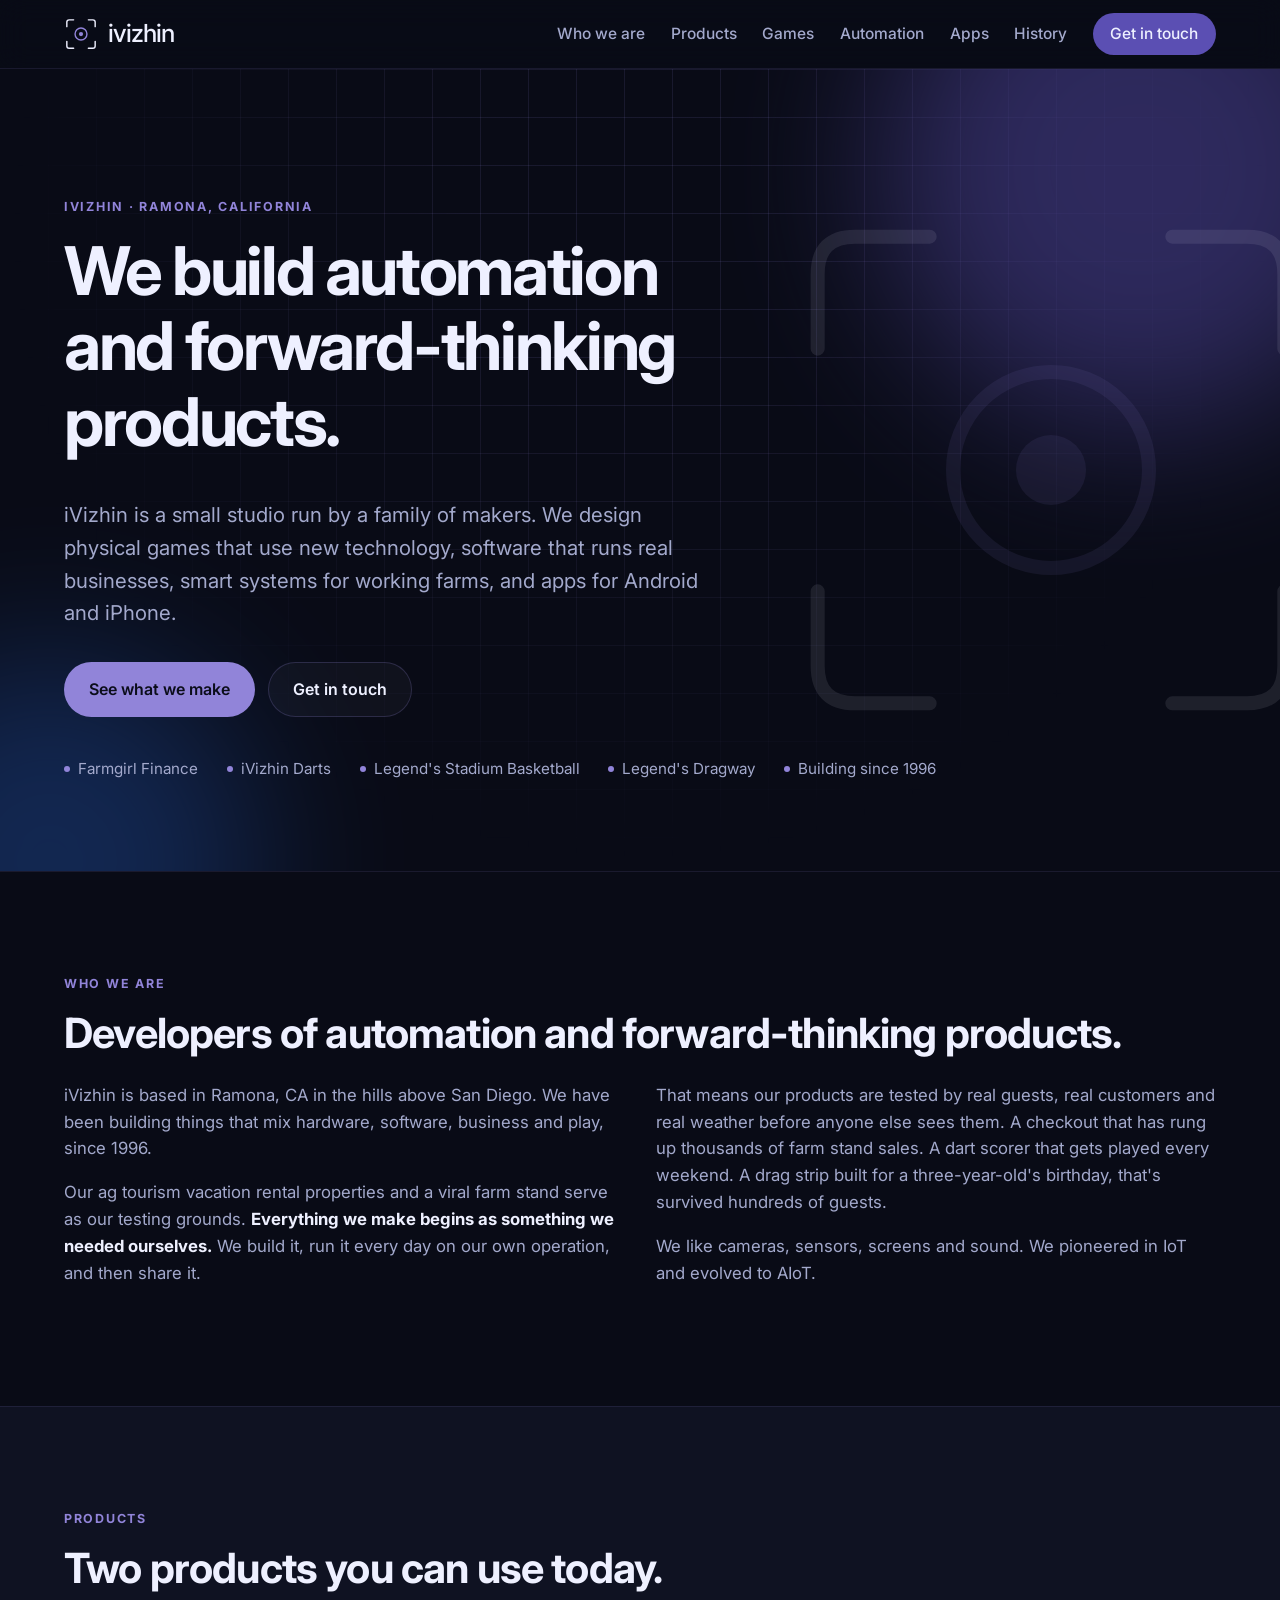
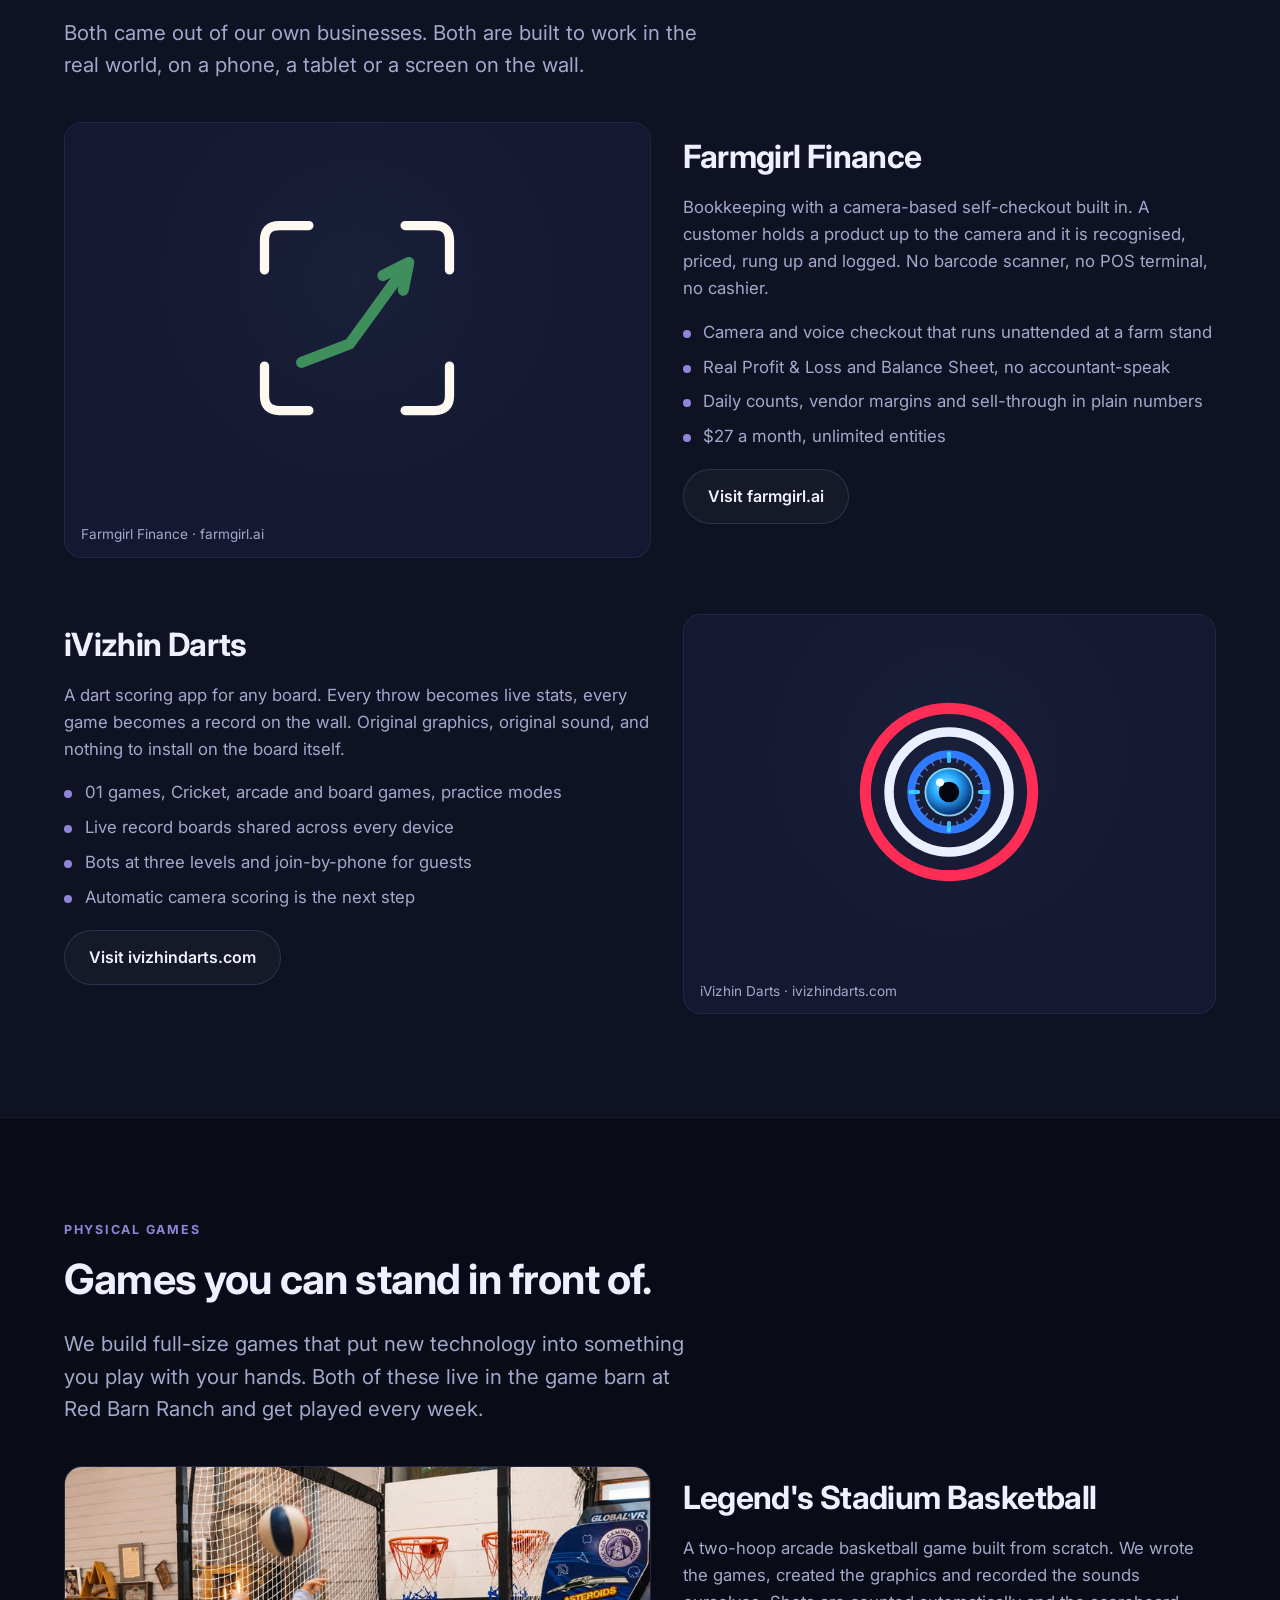
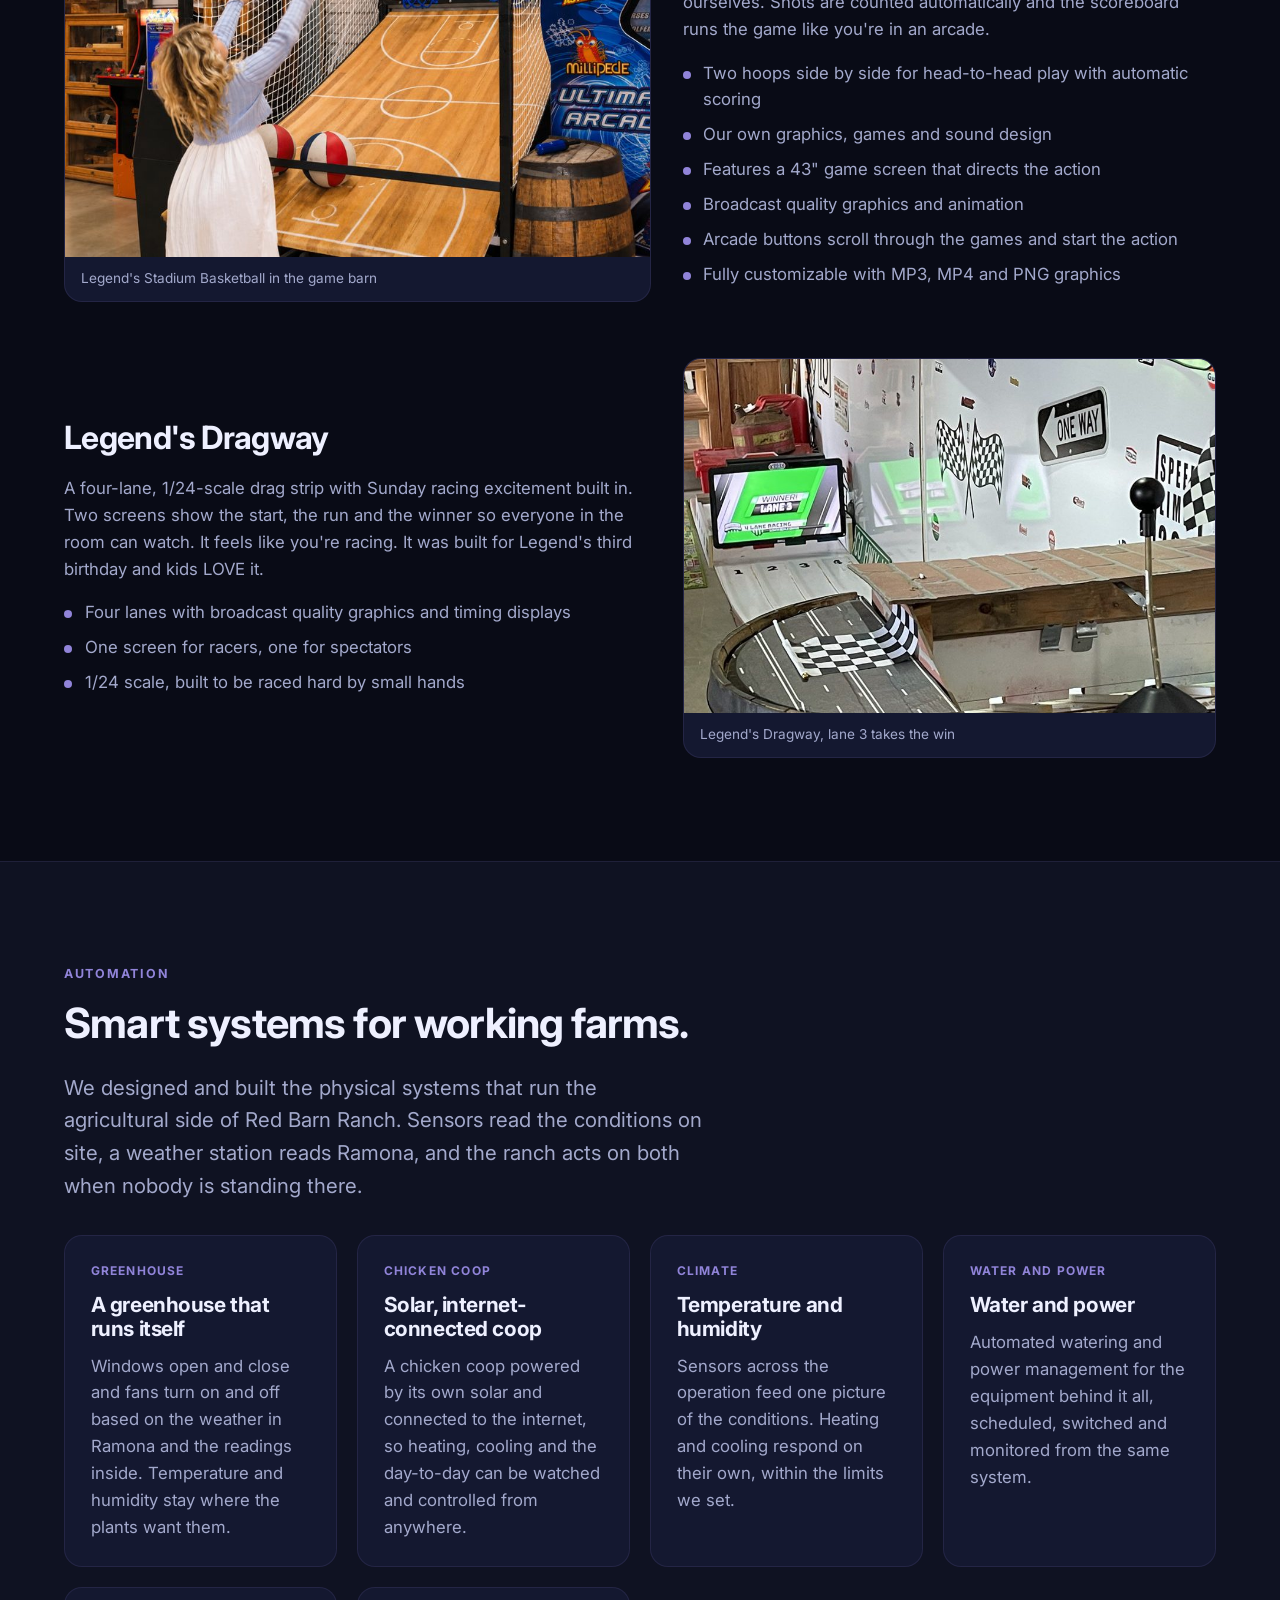
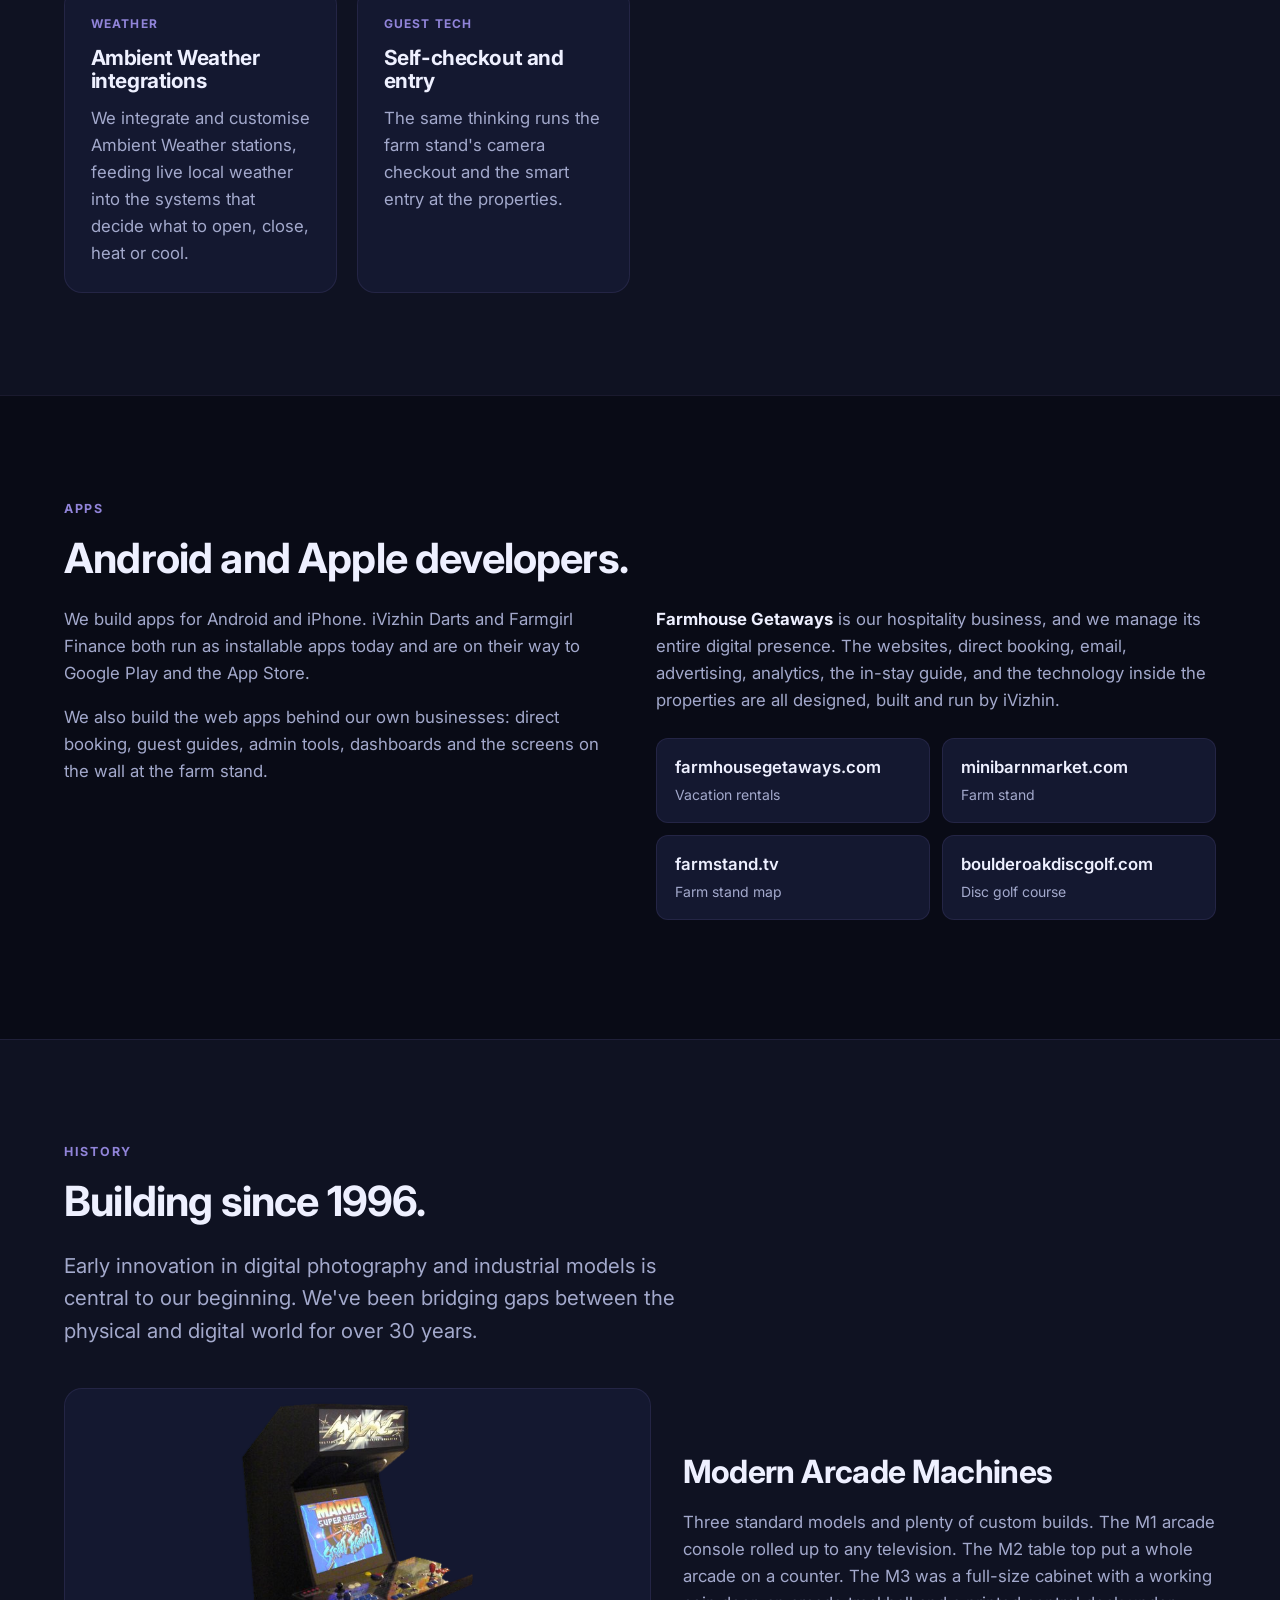
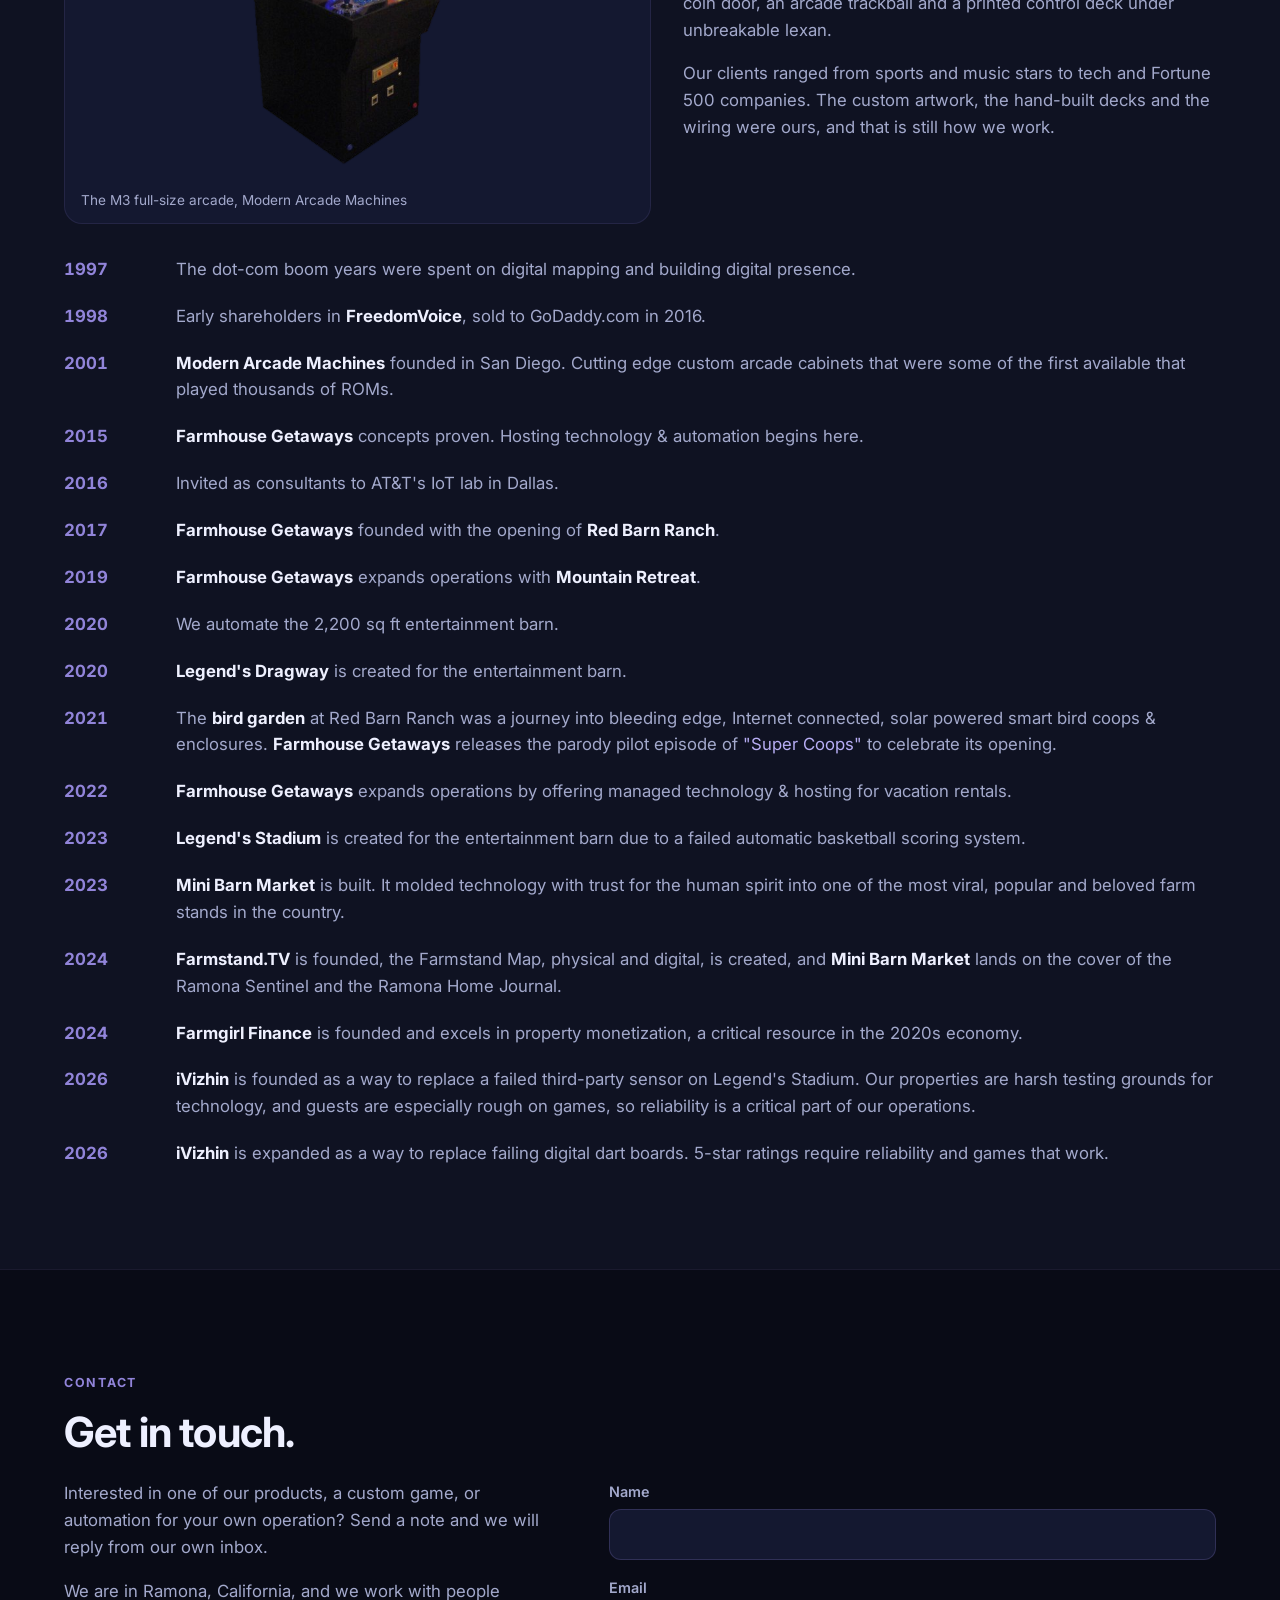
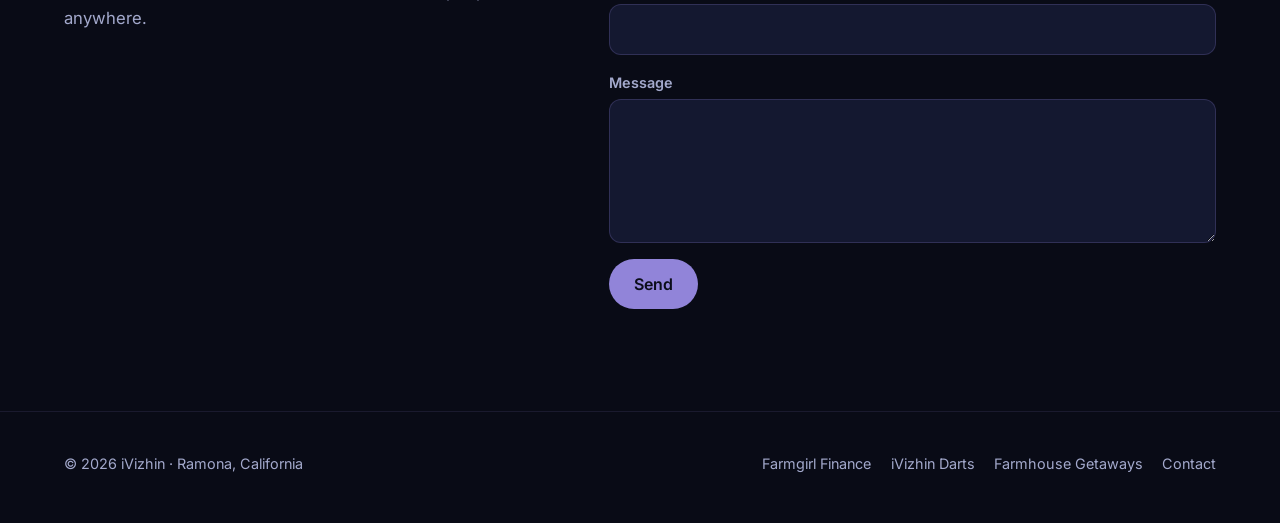
==== index.html @ c2916d27 "History 2024: Farmstand.TV founded, Farmstand Map, Mini Barn Market on two covers Co-Authored-By: Cl" ====
<!DOCTYPE html>
<html lang="en">
<head>
<meta charset="utf-8">
<meta name="viewport" content="width=device-width, initial-scale=1">
<title>iVizhin — Automation and forward-thinking products</title>
<meta name="description" content="iVizhin is a small studio in Ramona, California. We build automation, physical games that use new technology, software that runs real businesses, and apps for Android and iPhone. Makers of Farmgirl Finance and iVizhin Darts.">
<link rel="canonical" href="https://ivizhin.ai/">
<meta property="og:type" content="website">
<meta property="og:title" content="iVizhin — Automation and forward-thinking products">
<meta property="og:description" content="Physical games that use new technology, software that runs real businesses, and apps for Android and iPhone. Makers of Farmgirl Finance and iVizhin Darts.">
<meta property="og:url" content="https://ivizhin.ai/">
<meta property="og:image" content="https://ivizhin.ai/images/legends-dragway-900.jpg">
<meta name="twitter:card" content="summary_large_image">
<meta name="theme-color" content="#090b16">
<link rel="icon" href="/favicon.svg" type="image/svg+xml">
<link rel="preconnect" href="https://fonts.googleapis.com">
<link rel="preconnect" href="https://fonts.gstatic.com" crossorigin>
<link href="https://fonts.googleapis.com/css2?family=Inter:wght@400;500;600;700&display=swap" rel="stylesheet">
<link rel="stylesheet" href="/css/site.css?v=2">
<script type="application/ld+json">
{
  "@context": "https://schema.org",
  "@type": "Organization",
  "name": "iVizhin",
  "url": "https://ivizhin.ai/",
  "logo": "https://ivizhin.ai/favicon.svg",
  "description": "Automation and forward-thinking products. Physical games that use new technology, business software, and apps for Android and iPhone.",
  "foundingDate": "2026",
  "address": { "@type": "PostalAddress", "addressLocality": "Ramona", "addressRegion": "CA", "addressCountry": "US" },
  "sameAs": ["https://ivizhin.com/", "https://farmgirl.ai/", "https://ivizhindarts.com/"]
}
</script>
<script src="/js/scroll-progress.js" defer></script>
</head>
<body>

<header class="site-head">
  <div class="wrap head-wrap">
    <a class="brand" href="#top" aria-label="iVizhin home">
      <svg viewBox="0 0 120 120" aria-hidden="true"><g fill="none" stroke="currentColor" stroke-width="5" stroke-linecap="round" stroke-linejoin="round"><path d="M10 34 L10 18 Q10 10 18 10 L34 10"/><path d="M86 10 L102 10 Q110 10 110 18 L110 34"/><path d="M110 86 L110 102 Q110 110 102 110 L86 110"/><path d="M34 110 L18 110 Q10 110 10 102 L10 86"/></g><circle cx="60" cy="60" r="21" fill="none" stroke="#9184d9" stroke-width="5"/><circle cx="60" cy="60" r="7.5" fill="#9184d9"/></svg>
      <span class="brand-word">ivizhin</span>
    </a>
    <nav class="site-nav" id="siteNav">
      <a href="#who">Who we are</a>
      <a href="#products">Products</a>
      <a href="#games">Games</a>
      <a href="#automation">Automation</a>
      <a href="#apps">Apps</a>
      <a href="#history">History</a>
      <a class="nav-cta" href="#contact">Get in touch</a>
    </nav>
    <button class="nav-toggle" id="navToggle" aria-label="Menu" aria-expanded="false" aria-controls="siteNav">
      <span></span><span></span><span></span>
    </button>
  </div>
</header>

<main id="top">

  <section class="hero">
    <div class="hero-bg" aria-hidden="true">
      <div class="hero-grid"></div>
      <div class="glow glow-a"></div>
      <div class="glow glow-b"></div>
      <svg class="hero-mark" viewBox="0 0 120 120" aria-hidden="true"><g fill="none" stroke="#eef0ff" stroke-width="3" stroke-linecap="round" stroke-linejoin="round"><path d="M10 34 L10 18 Q10 10 18 10 L34 10"/><path d="M86 10 L102 10 Q110 10 110 18 L110 34"/><path d="M110 86 L110 102 Q110 110 102 110 L86 110"/><path d="M34 110 L18 110 Q10 110 10 102 L10 86"/></g><circle cx="60" cy="60" r="21" fill="none" stroke="#9184d9" stroke-width="3"/><circle cx="60" cy="60" r="7.5" fill="#9184d9"/></svg>
    </div>
    <div class="wrap hero-wrap">
      <p class="kicker">iVizhin · Ramona, California</p>
      <h1>We build automation and forward-thinking products.</h1>
      <p class="lead">iVizhin is a small studio run by a family of makers. We design physical games that use new technology, software that runs real businesses, smart systems for working farms, and apps for Android and iPhone.</p>
      <div class="hero-ctas">
        <a class="cta cta-primary" href="#products">See what we make</a>
        <a class="cta cta-ghost" href="#contact">Get in touch</a>
      </div>
      <ul class="hero-strip">
        <li>Farmgirl Finance</li>
        <li>iVizhin Darts</li>
        <li>Legend's Stadium Basketball</li>
        <li>Legend's Dragway</li>
        <li>Building since 1996</li>
      </ul>
    </div>
  </section>

  <section id="who">
    <div class="wrap">
      <p class="kicker">Who we are</p>
      <h2>Developers of automation and forward-thinking products.</h2>
      <div class="cols prose">
        <div>
          <p>iVizhin is based in Ramona, CA in the hills above San Diego. We have been building things that mix hardware, software, business and play, since 1996.</p>
          <p>Our ag tourism vacation rental properties and a viral farm stand serve as our testing grounds. <strong>Everything we make begins as something we needed ourselves.</strong> We build it, run it every day on our own operation, and then share it.</p>
        </div>
        <div>
          <p>That means our products are tested by real guests, real customers and real weather before anyone else sees them. A checkout that has rung up thousands of farm stand sales. A dart scorer that gets played every weekend. A drag strip built for a three-year-old's birthday, that's survived hundreds of guests.</p>
          <p>We like cameras, sensors, screens and sound. We pioneered in IoT and evolved to AIoT.</p>
        </div>
      </div>
    </div>
  </section>

  <section id="products" class="alt">
    <div class="wrap">
      <p class="kicker">Products</p>
      <h2>Two products you can use today.</h2>
      <p class="lead measure">Both came out of our own businesses. Both are built to work in the real world, on a phone, a tablet or a screen on the wall.</p>

      <div class="spot">
        <figure>
          <div class="spot-mark"><img src="/images/farmgirl-finance-mark.svg" alt="Farmgirl Finance mark" width="120" height="120"></div>
          <figcaption>Farmgirl Finance · farmgirl.ai</figcaption>
        </figure>
        <div class="prose">
          <h3>Farmgirl Finance</h3>
          <p>Bookkeeping with a camera-based self-checkout built in. A customer holds a product up to the camera and it is recognised, priced, rung up and logged. No barcode scanner, no POS terminal, no cashier.</p>
          <ul class="facts">
            <li>Camera and voice checkout that runs unattended at a farm stand</li>
            <li>Real Profit &amp; Loss and Balance Sheet, no accountant-speak</li>
            <li>Daily counts, vendor margins and sell-through in plain numbers</li>
            <li>$27 a month, unlimited entities</li>
          </ul>
          <p style="margin-top:1.2rem"><a class="cta cta-ghost" href="https://farmgirl.ai">Visit farmgirl.ai</a></p>
        </div>
      </div>

      <div class="spot flip">
        <figure>
          <div class="spot-mark"><img src="/images/ivizhin-darts-mark.svg" alt="iVizhin Darts mark" width="128" height="128"></div>
          <figcaption>iVizhin Darts · ivizhindarts.com</figcaption>
        </figure>
        <div class="prose">
          <h3>iVizhin Darts</h3>
          <p>A dart scoring app for any board. Every throw becomes live stats, every game becomes a record on the wall. Original graphics, original sound, and nothing to install on the board itself.</p>
          <ul class="facts">
            <li>01 games, Cricket, arcade and board games, practice modes</li>
            <li>Live record boards shared across every device</li>
            <li>Bots at three levels and join-by-phone for guests</li>
            <li>Automatic camera scoring is the next step</li>
          </ul>
          <p style="margin-top:1.2rem"><a class="cta cta-ghost" href="https://ivizhindarts.com">Visit ivizhindarts.com</a></p>
        </div>
      </div>
    </div>
  </section>

  <section id="games">
    <div class="wrap">
      <p class="kicker">Physical games</p>
      <h2>Games you can stand in front of.</h2>
      <p class="lead measure">We build full-size games that put new technology into something you play with your hands. Both of these live in the game barn at Red Barn Ranch and get played every week.</p>

      <div class="spot">
        <figure>
          <img src="/images/legends-stadium-basketball-800.jpg" srcset="/images/legends-stadium-basketball-800.jpg 800w, /images/legends-stadium-basketball-1536.jpg 1536w" sizes="(min-width: 52rem) 48vw, 92vw" width="800" height="533" loading="lazy" decoding="async" alt="A girl shooting at the two hoops of Legend's Stadium Basketball.">
          <figcaption>Legend's Stadium Basketball in the game barn</figcaption>
        </figure>
        <div class="prose">
          <h3>Legend's Stadium Basketball</h3>
          <p>A two-hoop arcade basketball game built from scratch. We wrote the games, created the graphics and recorded the sounds ourselves. Shots are counted automatically and the scoreboard runs the game like you're in an arcade.</p>
          <ul class="facts">
            <li>Two hoops side by side for head-to-head play with automatic scoring</li>
            <li>Our own graphics, games and sound design</li>
            <li>Features a 43" game screen that directs the action</li>
            <li>Broadcast quality graphics and animation</li>
            <li>Arcade buttons scroll through the games and start the action</li>
            <li>Fully customizable with MP3, MP4 and PNG graphics</li>
          </ul>
        </div>
      </div>

      <div class="spot flip">
        <figure>
          <img src="/images/legends-dragway-900.jpg" srcset="/images/legends-dragway-450.jpg 450w, /images/legends-dragway-900.jpg 900w" sizes="(min-width: 52rem) 48vw, 92vw" width="900" height="600" loading="lazy" decoding="async" alt="The four lanes of Legend's Dragway with the winner screen lit and a checkered flag on the barrel.">
          <figcaption>Legend's Dragway, lane 3 takes the win</figcaption>
        </figure>
        <div class="prose">
          <h3>Legend's Dragway</h3>
          <p>A four-lane, 1/24-scale drag strip with Sunday racing excitement built in. Two screens show the start, the run and the winner so everyone in the room can watch. It feels like you're racing. It was built for Legend's third birthday and kids LOVE it.</p>
          <ul class="facts">
            <li>Four lanes with broadcast quality graphics and timing displays</li>
            <li>One screen for racers, one for spectators</li>
            <li>1/24 scale, built to be raced hard by small hands</li>
          </ul>
        </div>
      </div>
    </div>
  </section>

  <section id="automation" class="alt">
    <div class="wrap">
      <p class="kicker">Automation</p>
      <h2>Smart systems for working farms.</h2>
      <p class="lead measure">We designed and built the physical systems that run the agricultural side of Red Barn Ranch. Sensors read the conditions on site, a weather station reads Ramona, and the ranch acts on both when nobody is standing there.</p>
      <div class="cards">
        <div class="card">
          <span class="tag">Greenhouse</span>
          <h3>A greenhouse that runs itself</h3>
          <p>Windows open and close and fans turn on and off based on the weather in Ramona and the readings inside. Temperature and humidity stay where the plants want them.</p>
        </div>
        <div class="card">
          <span class="tag">Chicken coop</span>
          <h3>Solar, internet-connected coop</h3>
          <p>A chicken coop powered by its own solar and connected to the internet, so heating, cooling and the day-to-day can be watched and controlled from anywhere.</p>
        </div>
        <div class="card">
          <span class="tag">Climate</span>
          <h3>Temperature and humidity</h3>
          <p>Sensors across the operation feed one picture of the conditions. Heating and cooling respond on their own, within the limits we set.</p>
        </div>
        <div class="card">
          <span class="tag">Water and power</span>
          <h3>Water and power</h3>
          <p>Automated watering and power management for the equipment behind it all, scheduled, switched and monitored from the same system.</p>
        </div>
        <div class="card">
          <span class="tag">Weather</span>
          <h3>Ambient Weather integrations</h3>
          <p>We integrate and customise Ambient Weather stations, feeding live local weather into the systems that decide what to open, close, heat or cool.</p>
        </div>
        <div class="card">
          <span class="tag">Guest tech</span>
          <h3>Self-checkout and entry</h3>
          <p>The same thinking runs the farm stand's camera checkout and the smart entry at the properties.</p>
        </div>
      </div>
    </div>
  </section>

  <section id="apps">
    <div class="wrap">
      <p class="kicker">Apps</p>
      <h2>Android and Apple developers.</h2>
      <div class="cols prose">
        <div>
          <p>We build apps for Android and iPhone. iVizhin Darts and Farmgirl Finance both run as installable apps today and are on their way to Google Play and the App Store.</p>
          <p>We also build the web apps behind our own businesses: direct booking, guest guides, admin tools, dashboards and the screens on the wall at the farm stand.</p>
        </div>
        <div>
          <p><strong>Farmhouse Getaways</strong> is our hospitality business, and we manage its entire digital presence. The websites, direct booking, email, advertising, analytics, the in-stay guide, and the technology inside the properties are all designed, built and run by iVizhin.</p>
          <ul class="sites">
            <li><a href="https://farmhousegetaways.com">farmhousegetaways.com <small>Vacation rentals</small></a></li>
            <li><a href="https://minibarnmarket.com">minibarnmarket.com <small>Farm stand</small></a></li>
            <li><a href="https://farmstand.tv">farmstand.tv <small>Farm stand map</small></a></li>
            <li><a href="https://boulderoakdiscgolf.com">boulderoakdiscgolf.com <small>Disc golf course</small></a></li>
          </ul>
        </div>
      </div>
    </div>
  </section>

  <section id="history" class="alt">
    <div class="wrap">
      <p class="kicker">History</p>
      <h2>Building since 1996.</h2>
      <p class="lead measure">Early innovation in digital photography and industrial models is central to our beginning. We've been bridging gaps between the physical and digital world for over 30 years.</p>

      <div class="spot">
        <figure>
          <img src="/images/modern-arcades-m3-900-v2.png" width="900" height="600" loading="lazy" decoding="async" alt="The Modern Arcades M3, a full-size black arcade cabinet with a lit marquee and two-player control deck.">
          <figcaption>The M3 full-size arcade, Modern Arcade Machines</figcaption>
        </figure>
        <div class="prose">
          <h3>Modern Arcade Machines</h3>
          <p>Three standard models and plenty of custom builds. The M1 arcade console rolled up to any television. The M2 table top put a whole arcade on a counter. The M3 was a full-size cabinet with a working coin door, an arcade trackball and a printed control deck under unbreakable lexan.</p>
          <p>Our clients ranged from sports and music stars to tech and Fortune 500 companies. The custom artwork, the hand-built decks and the wiring were ours, and that is still how we work.</p>
        </div>
      </div>

      <ul class="timeline">
        <li><span class="when">1997</span><p>The dot-com boom years were spent on digital mapping and building digital presence.</p></li>
        <li><span class="when">1998</span><p>Early shareholders in <strong>FreedomVoice</strong>, sold to GoDaddy.com in 2016.</p></li>
        <li><span class="when">2001</span><p><strong>Modern Arcade Machines</strong> founded in San Diego. Cutting edge custom arcade cabinets that were some of the first available that played thousands of ROMs.</p></li>
        <li><span class="when">2015</span><p><strong>Farmhouse Getaways</strong> concepts proven. Hosting technology &amp; automation begins here.</p></li>
        <li><span class="when">2016</span><p>Invited as consultants to AT&amp;T's IoT lab in Dallas.</p></li>
        <li><span class="when">2017</span><p><strong>Farmhouse Getaways</strong> founded with the opening of <strong>Red Barn Ranch</strong>.</p></li>
        <li><span class="when">2019</span><p><strong>Farmhouse Getaways</strong> expands operations with <strong>Mountain Retreat</strong>.</p></li>
        <li><span class="when">2020</span><p>We automate the 2,200 sq ft entertainment barn.</p></li>
        <li><span class="when">2020</span><p><strong>Legend's Dragway</strong> is created for the entertainment barn.</p></li>
        <li><span class="when">2021</span><p>The <strong>bird garden</strong> at Red Barn Ranch was a journey into bleeding edge, Internet connected, solar powered smart bird coops &amp; enclosures. <strong>Farmhouse Getaways</strong> releases the parody pilot episode of <a href="https://youtu.be/5Wwb9aPBFsc">"Super Coops"</a> to celebrate its opening.</p></li>
        <li><span class="when">2022</span><p><strong>Farmhouse Getaways</strong> expands operations by offering managed technology &amp; hosting for vacation rentals.</p></li>
        <li><span class="when">2023</span><p><strong>Legend's Stadium</strong> is created for the entertainment barn due to a failed automatic basketball scoring system.</p></li>
        <li><span class="when">2023</span><p><strong>Mini Barn Market</strong> is built. It molded technology with trust for the human spirit into one of the most viral, popular and beloved farm stands in the country.</p></li>
        <li><span class="when">2024</span><p><strong>Farmstand.TV</strong> is founded, the Farmstand Map, physical and digital, is created, and <strong>Mini Barn Market</strong> lands on the cover of the Ramona Sentinel and the Ramona Home Journal.</p></li>
        <li><span class="when">2024</span><p><strong>Farmgirl Finance</strong> is founded and excels in property monetization, a critical resource in the 2020s economy.</p></li>
        <li><span class="when">2026</span><p><strong>iVizhin</strong> is founded as a way to replace a failed third-party sensor on Legend's Stadium. Our properties are harsh testing grounds for technology, and guests are especially rough on games, so reliability is a critical part of our operations.</p></li>
        <li><span class="when">2026</span><p><strong>iVizhin</strong> is expanded as a way to replace failing digital dart boards. 5-star ratings require reliability and games that work.</p></li>
      </ul>
    </div>
  </section>

  <section id="contact">
    <div class="wrap">
      <p class="kicker">Contact</p>
      <h2>Get in touch.</h2>
      <div class="contact-grid">
        <div class="prose">
          <p>Interested in one of our products, a custom game, or automation for your own operation? Send a note and we will reply from our own inbox.</p>
          <p>We are in Ramona, California, and we work with people anywhere.</p>
        </div>
        <form name="contact" method="POST" action="/thanks.html" data-netlify="true" netlify-honeypot="bot-field">
          <input type="hidden" name="form-name" value="contact">
          <p class="hp" aria-hidden="true"><label>Leave this empty <input name="bot-field" tabindex="-1" autocomplete="off"></label></p>
          <label>Name <input type="text" name="name" autocomplete="name" required></label>
          <label>Email <input type="email" name="email" autocomplete="email" required></label>
          <label>Message <textarea name="message" required></textarea></label>
          <button class="cta cta-primary" type="submit">Send</button>
        </form>
      </div>
    </div>
  </section>

</main>

<footer class="site-foot">
  <div class="wrap foot-wrap">
    <div>© <span id="year">2026</span> iVizhin · Ramona, California</div>
    <div class="foot-links">
      <a href="https://farmgirl.ai">Farmgirl Finance</a>
      <a href="https://ivizhindarts.com">iVizhin Darts</a>
      <a href="https://farmhousegetaways.com">Farmhouse Getaways</a>
      <a href="#contact">Contact</a>
    </div>
  </div>
</footer>

<script>
  (function () {
    var t = document.getElementById('navToggle'), n = document.getElementById('siteNav');
    t.addEventListener('click', function () {
      var open = n.classList.toggle('open');
      t.setAttribute('aria-expanded', open ? 'true' : 'false');
    });
    n.addEventListener('click', function (e) { if (e.target.tagName === 'A') { n.classList.remove('open'); t.setAttribute('aria-expanded', 'false'); } });
    document.getElementById('year').textContent = new Date().getFullYear();
  })();
</script>
</body>
</html>
---- css/site.css ----
/* iVizhin company site. One stylesheet, no build step.
   Dark ground, one accent: the purple of the iVizhin mark. */

:root {
  --bg: #090b16;
  --bg-2: #0f1222;
  --panel: #141830;
  --panel-2: #1a1f3a;
  --edge: rgba(145, 132, 217, 0.22);
  --edge-soft: rgba(145, 132, 217, 0.12);
  --text: #eef0ff;
  --muted: #a3a9cc;
  --accent: #9184d9;
  --accent-2: #b8aef5;
  --accent-deep: #5b4fb3;
  --green: #3f8f5c;
  --radius: 18px;
  --radius-sm: 12px;
  --gutter: clamp(1rem, 5vw, 4rem);
  --measure: 40rem;
  --ui: 'Inter', -apple-system, BlinkMacSystemFont, 'Segoe UI', Roboto, Helvetica, Arial, sans-serif;
}

* { box-sizing: border-box; }
html { scroll-behavior: smooth; scroll-padding-top: 5.5rem; }
body {
  margin: 0;
  background: var(--bg);
  color: var(--text);
  font-family: var(--ui);
  font-size: 1.05rem;
  line-height: 1.6;
  -webkit-font-smoothing: antialiased;
  overflow-x: hidden;
}
img { max-width: 100%; height: auto; display: block; }
a { color: var(--accent-2); text-decoration: none; }
a:hover { text-decoration: underline; }
h1, h2, h3 { line-height: 1.12; letter-spacing: -0.02em; margin: 0 0 0.6em; font-weight: 700; }
h1 { font-size: clamp(2.3rem, 5.5vw, 4.2rem); letter-spacing: -0.035em; }
h2 { font-size: clamp(1.7rem, 3.4vw, 2.6rem); }
h3 { font-size: 1.3rem; }
p { margin: 0 0 1em; }

.wrap { width: min(72rem, 100% - 2 * var(--gutter)); margin-inline: auto; }
.measure { max-width: var(--measure); }
.kicker {
  font-size: 0.78rem;
  font-weight: 700;
  letter-spacing: 0.14em;
  text-transform: uppercase;
  color: var(--accent);
  margin: 0 0 1rem;
}
.lead { font-size: clamp(1.1rem, 1.6vw, 1.3rem); color: var(--muted); }
.muted { color: var(--muted); }

/* Header */
.site-head {
  position: sticky; top: 0; z-index: 20;
  background: rgba(9, 11, 22, 0.82);
  backdrop-filter: blur(14px);
  -webkit-backdrop-filter: blur(14px);
  border-bottom: 1px solid var(--edge-soft);
}
.head-wrap { display: flex; align-items: center; justify-content: space-between; min-height: 4.25rem; gap: 1rem; }
.brand { display: inline-flex; align-items: center; gap: 0.6rem; color: var(--text); }
.brand:hover { text-decoration: none; }
.brand svg { width: 34px; height: 34px; }
.brand-word { font-size: 1.55rem; font-weight: 500; letter-spacing: -0.04em; }
.site-nav { display: flex; gap: 1.6rem; align-items: center; }
.site-nav a { color: var(--muted); font-weight: 500; font-size: 0.97rem; }
.site-nav a:hover { color: var(--text); text-decoration: none; }
.nav-cta {
  color: var(--text) !important;
  background: var(--accent-deep);
  padding: 0.55rem 1.1rem;
  border-radius: 999px;
}
.nav-cta:hover { background: var(--accent); }
.nav-toggle {
  display: none; background: none; border: 1px solid var(--edge); border-radius: 10px;
  width: 44px; height: 44px; cursor: pointer; flex-direction: column; justify-content: center; gap: 5px; align-items: center;
}
.nav-toggle span { display: block; width: 20px; height: 2px; background: var(--text); }

/* Hero */
.hero { position: relative; padding: clamp(4rem, 10vw, 8rem) 0 clamp(3rem, 7vw, 6rem); overflow: hidden; }
.hero-bg { position: absolute; inset: 0; pointer-events: none; }
.hero-grid {
  position: absolute; inset: 0;
  background-image:
    linear-gradient(var(--edge-soft) 1px, transparent 1px),
    linear-gradient(90deg, var(--edge-soft) 1px, transparent 1px);
  background-size: 48px 48px;
  mask-image: radial-gradient(ellipse at 50% 20%, #000 20%, transparent 70%);
  -webkit-mask-image: radial-gradient(ellipse at 50% 20%, #000 20%, transparent 70%);
}
.glow { position: absolute; border-radius: 50%; filter: blur(80px); opacity: 0.45; }
.glow-a { width: 520px; height: 520px; background: var(--accent-deep); top: -160px; right: -120px; }
.glow-b { width: 420px; height: 420px; background: #2f7bff; bottom: -200px; left: -160px; opacity: 0.25; }
.hero-mark { position: absolute; right: -4%; top: 50%; width: min(46vw, 560px); transform: translateY(-50%); opacity: 0.09; }
.hero-wrap { position: relative; }
.hero h1 { max-width: 16ch; }
.hero .lead { max-width: var(--measure); }
.hero-ctas { display: flex; flex-wrap: wrap; gap: 0.8rem; margin: 2rem 0 0; }
.cta {
  display: inline-flex; align-items: center; gap: 0.5rem;
  padding: 0.85rem 1.5rem; border-radius: 999px; font-weight: 600; font-size: 1rem;
  border: 1px solid transparent; transition: transform 0.15s ease, background 0.15s ease;
}
.cta:hover { text-decoration: none; transform: translateY(-1px); }
.cta-primary { background: var(--accent); color: #0b0d1a; }
.cta-primary:hover { background: var(--accent-2); }
.cta-ghost { border-color: var(--edge); color: var(--text); background: rgba(255,255,255,0.03); }
.cta-ghost:hover { background: rgba(255,255,255,0.07); }

.hero-strip {
  display: flex; flex-wrap: wrap; gap: 0.6rem 1.8rem;
  margin: 2.5rem 0 0; padding: 0; list-style: none;
  color: var(--muted); font-size: 0.95rem;
}
.hero-strip li { display: inline-flex; align-items: center; gap: 0.5rem; }
.hero-strip li::before { content: ''; width: 6px; height: 6px; border-radius: 50%; background: var(--accent); }

/* Sections */
section { padding: clamp(3.5rem, 8vw, 6.5rem) 0; }
section + section { border-top: 1px solid var(--edge-soft); }
.alt { background: var(--bg-2); }

.cols { display: grid; gap: 2rem; grid-template-columns: repeat(auto-fit, minmax(16rem, 1fr)); }
.prose p { color: var(--muted); }
.prose strong { color: var(--text); }

/* Cards */
.cards { display: grid; gap: 1.25rem; grid-template-columns: repeat(auto-fit, minmax(17rem, 1fr)); margin-top: 2rem; }
.card {
  background: var(--panel);
  border: 1px solid var(--edge-soft);
  border-radius: var(--radius);
  padding: 1.6rem;
  display: flex; flex-direction: column; gap: 0.8rem;
  min-width: 0;
}
.card p { margin: 0; color: var(--muted); }
.card h3 { margin: 0; }
.card-mark { width: 56px; height: 56px; }
.card-link { margin-top: auto; font-weight: 600; }
.card .tag { align-self: flex-start; font-size: 0.75rem; font-weight: 700; letter-spacing: 0.1em; text-transform: uppercase; color: var(--accent); }

/* Product spotlight rows */
.spot { display: grid; gap: 2rem; align-items: center; grid-template-columns: 1fr; margin-top: 2.5rem; }
.spot + .spot { margin-top: 3.5rem; }
.spot figure { margin: 0; border-radius: var(--radius); overflow: hidden; border: 1px solid var(--edge-soft); background: var(--panel); }
.spot figure img { width: 100%; aspect-ratio: 3 / 2; object-fit: cover; }
.spot figcaption { padding: 0.7rem 1rem; font-size: 0.85rem; color: var(--muted); }
.spot-mark {
  aspect-ratio: 3 / 2; display: grid; place-items: center;
  background: radial-gradient(circle at 50% 40%, var(--panel-2), var(--panel) 70%);
}
.spot figure .spot-mark img, .spot-mark svg { width: 38%; height: auto; aspect-ratio: auto; object-fit: contain; }
.spot .prose h3 { font-size: clamp(1.5rem, 2.6vw, 2rem); }
.facts { list-style: none; padding: 0; margin: 1rem 0 0; display: grid; gap: 0.5rem; color: var(--muted); }
.facts li { padding-left: 1.3rem; position: relative; }
.facts li::before { content: ''; position: absolute; left: 0; top: 0.65em; width: 8px; height: 8px; border-radius: 50%; background: var(--accent); }
@media (min-width: 52rem) {
  .spot { grid-template-columns: 1.1fr 1fr; }
  .spot.flip figure { order: 2; }
}

/* Sites list */
/* Domain on top, what it is underneath; every card the same height. (Side by side, the long
   domains squeezed the labels into two- and three-line scraps.) */
.sites { display: grid; gap: 0.75rem; grid-template-columns: repeat(auto-fill, minmax(15rem, 1fr)); margin-top: 1.5rem; padding: 0; list-style: none; }
.sites li { display: flex; }
.sites li a {
  flex: 1; display: flex; flex-direction: column; justify-content: center; gap: 0.2rem;
  background: var(--panel); border: 1px solid var(--edge-soft); border-radius: var(--radius-sm);
  padding: 0.95rem 1.15rem; color: var(--text); font-weight: 600; overflow-wrap: anywhere;
}
.sites li a:hover { border-color: var(--edge); text-decoration: none; }
.sites li a small { color: var(--muted); font-weight: 400; font-size: 0.875rem; }

/* Timeline */
.timeline { list-style: none; padding: 0; margin: 2rem 0 0; display: grid; gap: 1.25rem; }
.timeline li { display: grid; grid-template-columns: 6rem 1fr; gap: 1rem; align-items: baseline; }
.timeline .when { font-weight: 700; color: var(--accent); font-variant-numeric: tabular-nums; }
.timeline p { margin: 0; color: var(--muted); }
.timeline strong { color: var(--text); }
@media (max-width: 40rem) { .timeline li { grid-template-columns: 1fr; gap: 0.2rem; } }

/* Contact */
.contact-grid { display: grid; gap: 2.5rem; grid-template-columns: 1fr; margin-top: 1rem; }
@media (min-width: 52rem) { .contact-grid { grid-template-columns: 1fr 1.2fr; } }
form { display: grid; gap: 1rem; }
label { display: grid; gap: 0.35rem; font-size: 0.9rem; font-weight: 600; color: var(--muted); }
input, textarea {
  font: inherit; color: var(--text); background: var(--panel); border: 1px solid var(--edge);
  border-radius: var(--radius-sm); padding: 0.8rem 0.95rem; width: 100%;
}
input:focus, textarea:focus { outline: 2px solid var(--accent); outline-offset: 1px; border-color: var(--accent); }
textarea { min-height: 9rem; resize: vertical; }
.hp { position: absolute; left: -9999px; }
button.cta { font-family: inherit; cursor: pointer; justify-self: start; }

/* Footer */
.site-foot { border-top: 1px solid var(--edge-soft); padding: 2.5rem 0 3rem; color: var(--muted); font-size: 0.9rem; }
.foot-wrap { display: flex; flex-wrap: wrap; gap: 1rem 2rem; justify-content: space-between; align-items: center; }
.foot-links { display: flex; flex-wrap: wrap; gap: 1.2rem; }
.foot-links a { color: var(--muted); }

/* Small screens */
@media (max-width: 47rem) {
  .nav-toggle { display: flex; }
  .site-nav {
    display: none; position: absolute; left: 0; right: 0; top: 100%;
    flex-direction: column; align-items: stretch; gap: 0;
    background: var(--bg-2); border-bottom: 1px solid var(--edge-soft);
    padding: 0.5rem var(--gutter) 1rem;
  }
  .site-nav.open { display: flex; }
  .site-nav a { padding: 0.8rem 0; border-bottom: 1px solid var(--edge-soft); }
  .site-nav .nav-cta { margin-top: 0.8rem; text-align: center; border-bottom: 0; }
  .hero-mark { display: none; }
}

@media (prefers-reduced-motion: reduce) { html { scroll-behavior: auto; } .cta { transition: none; } }
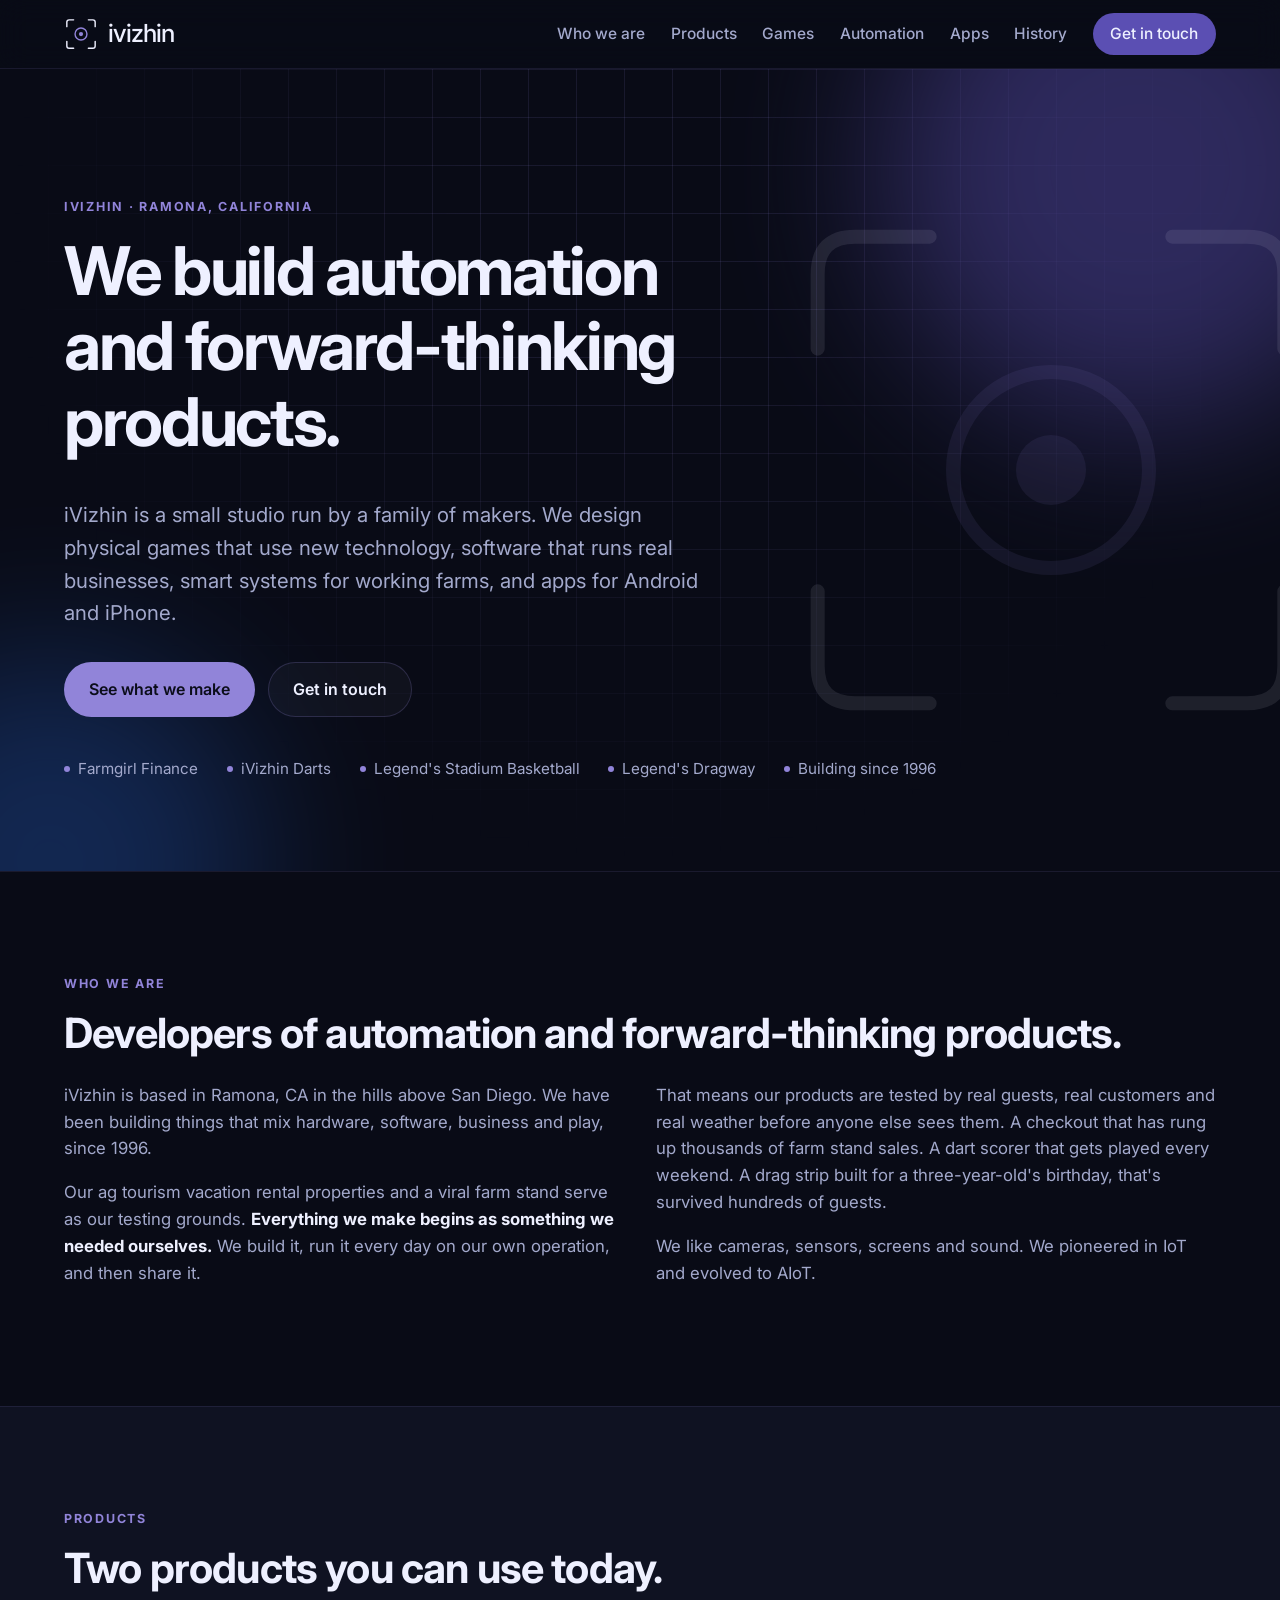
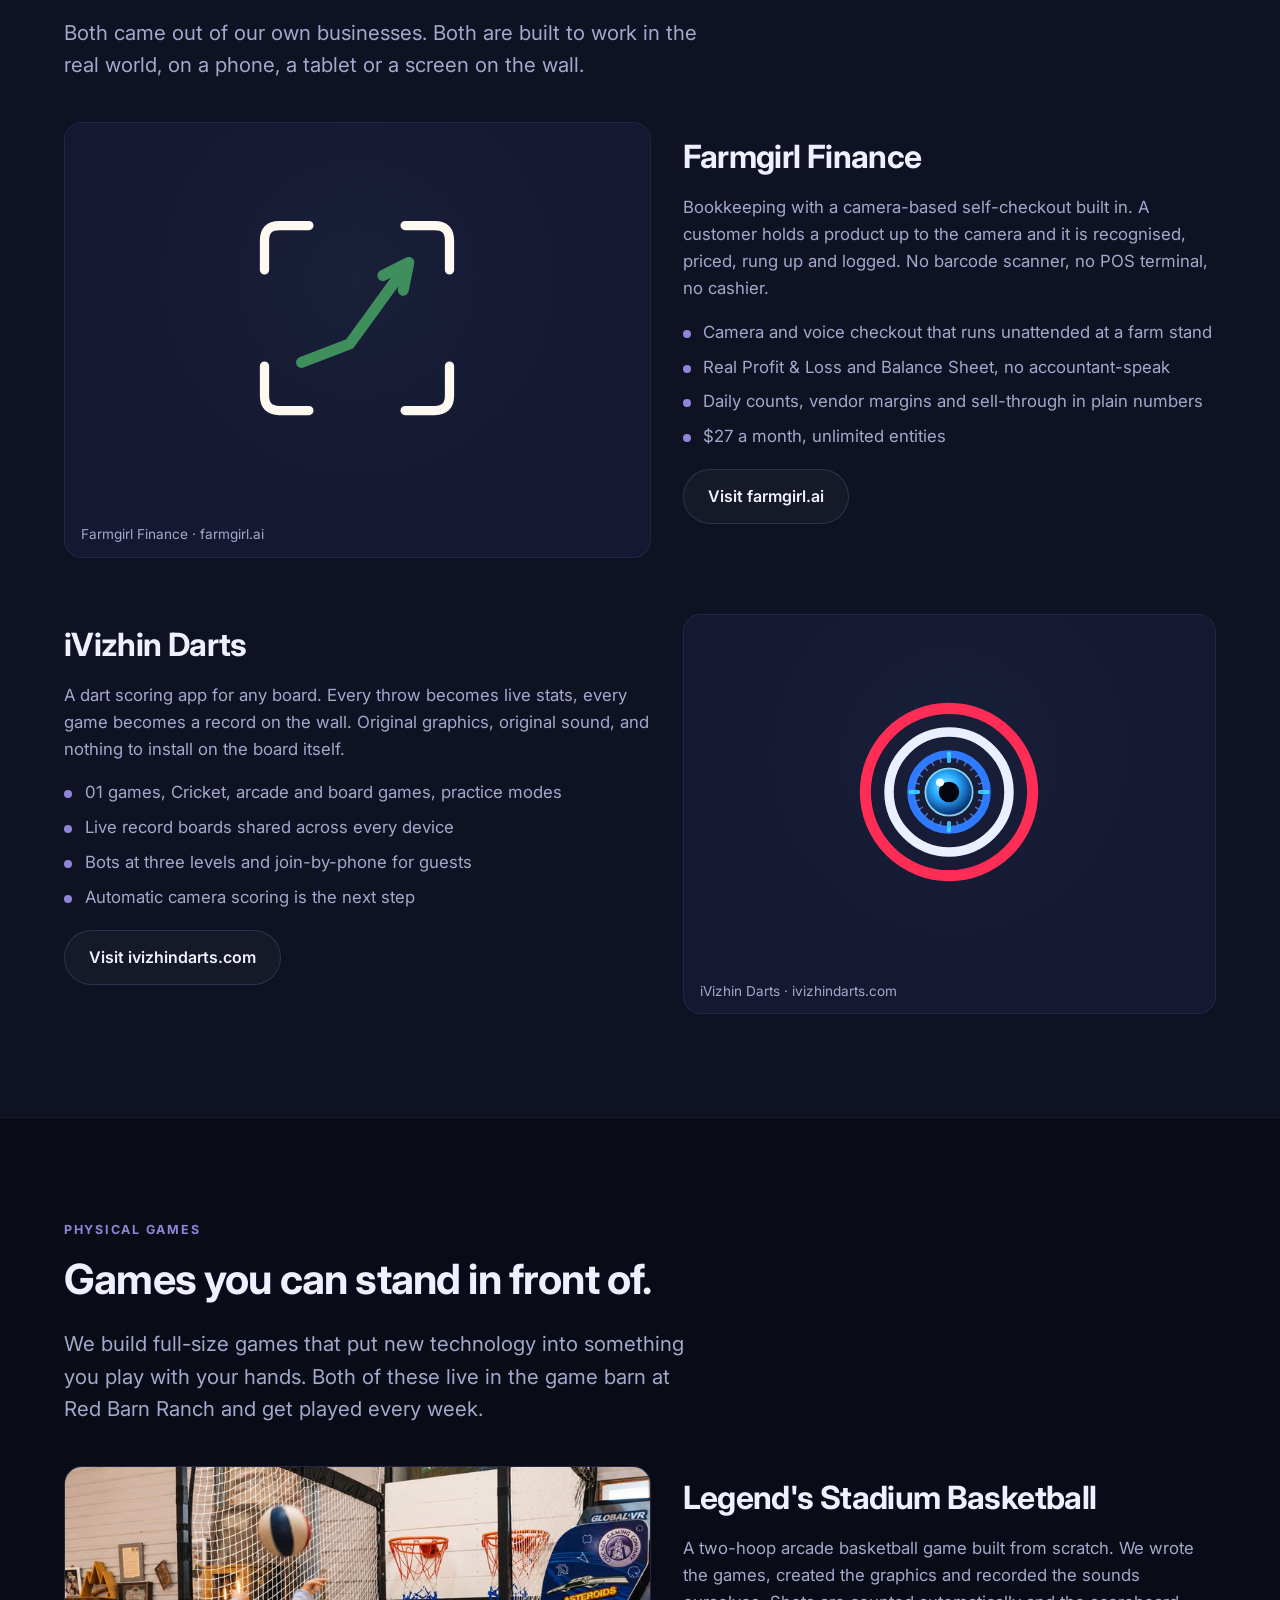
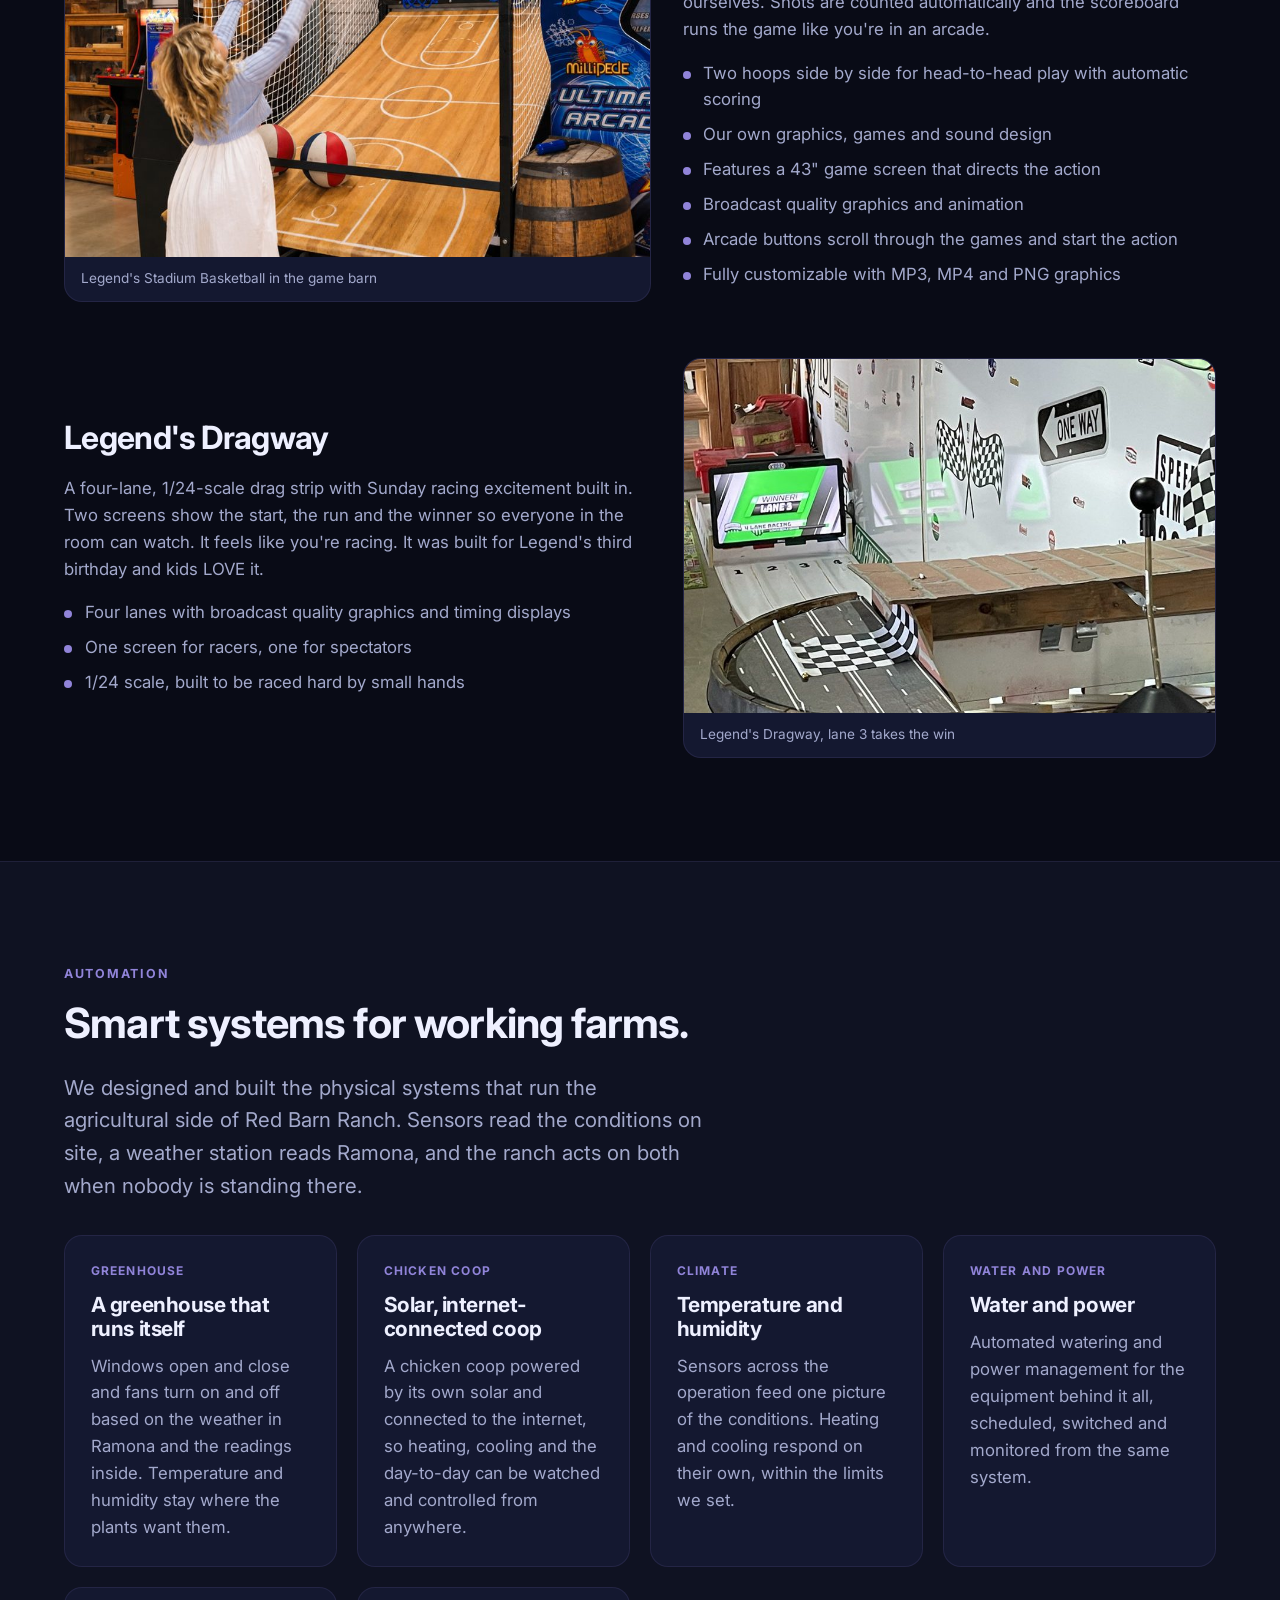
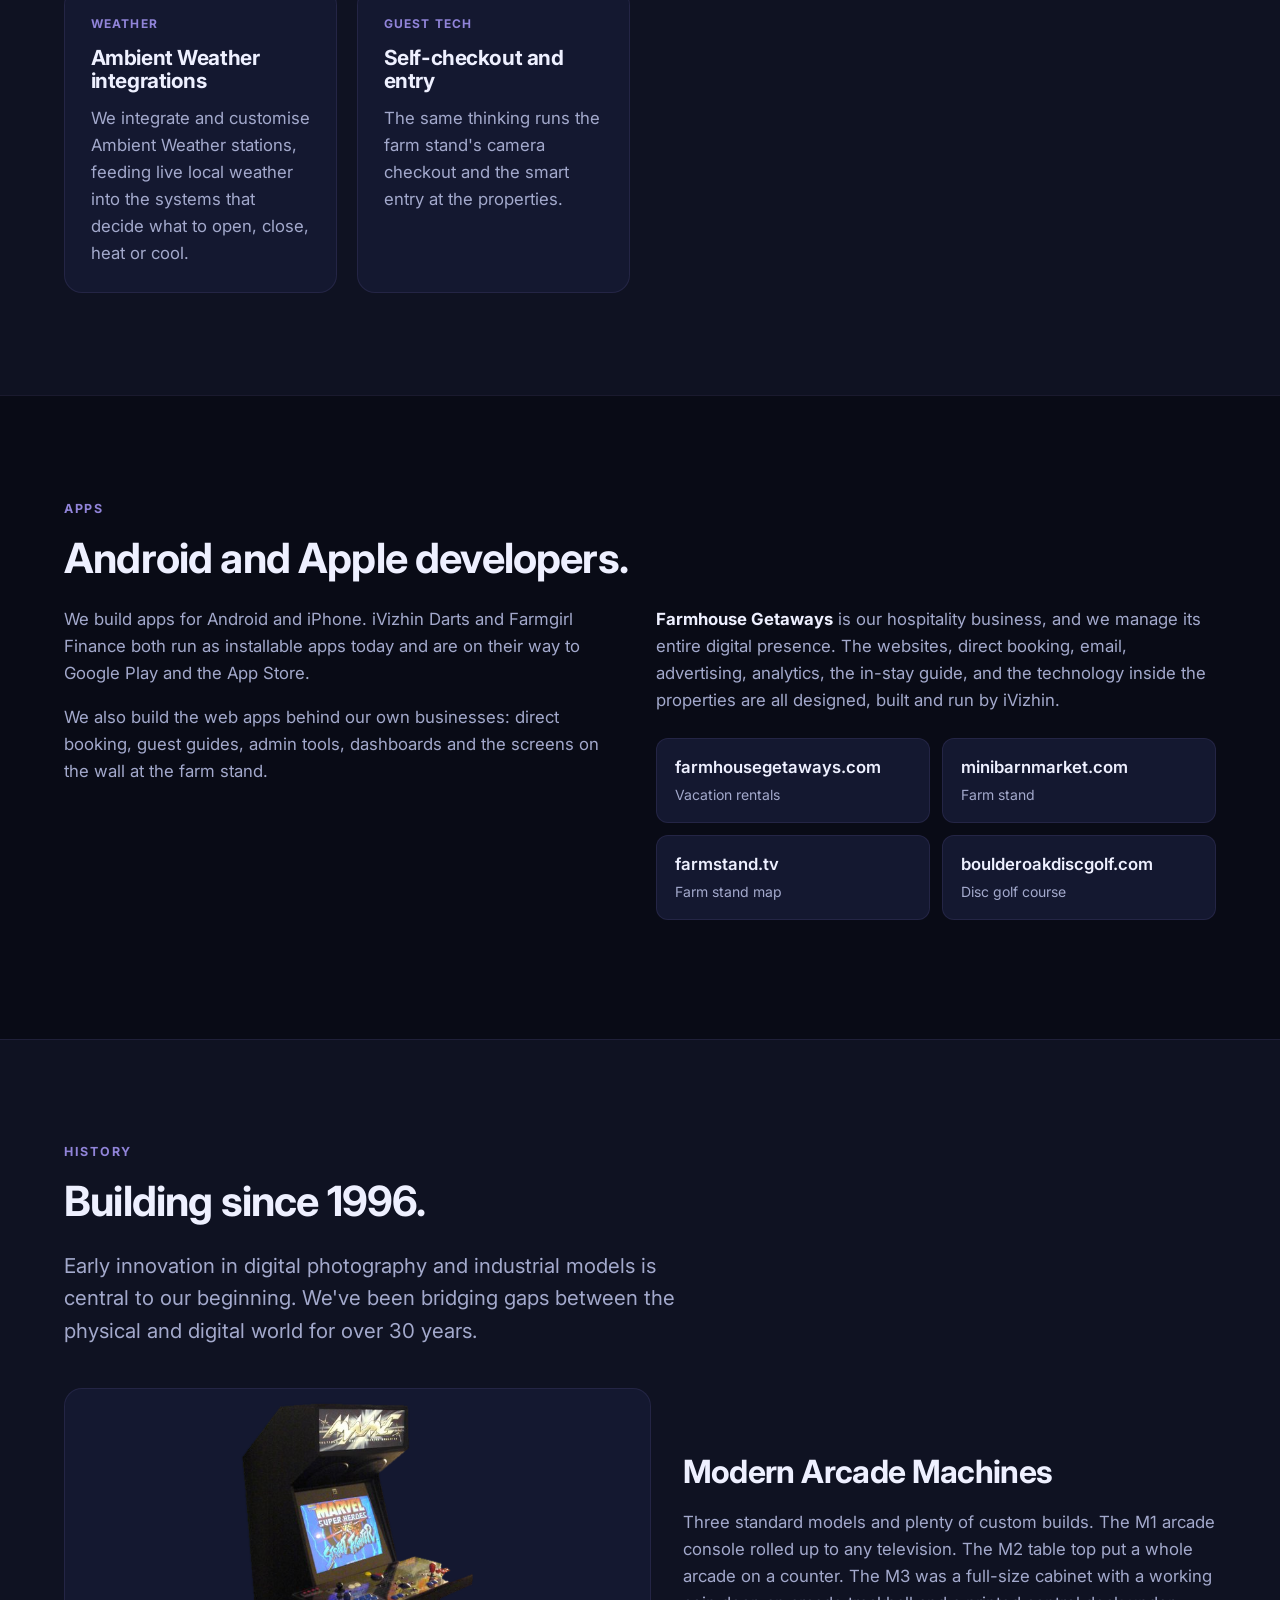
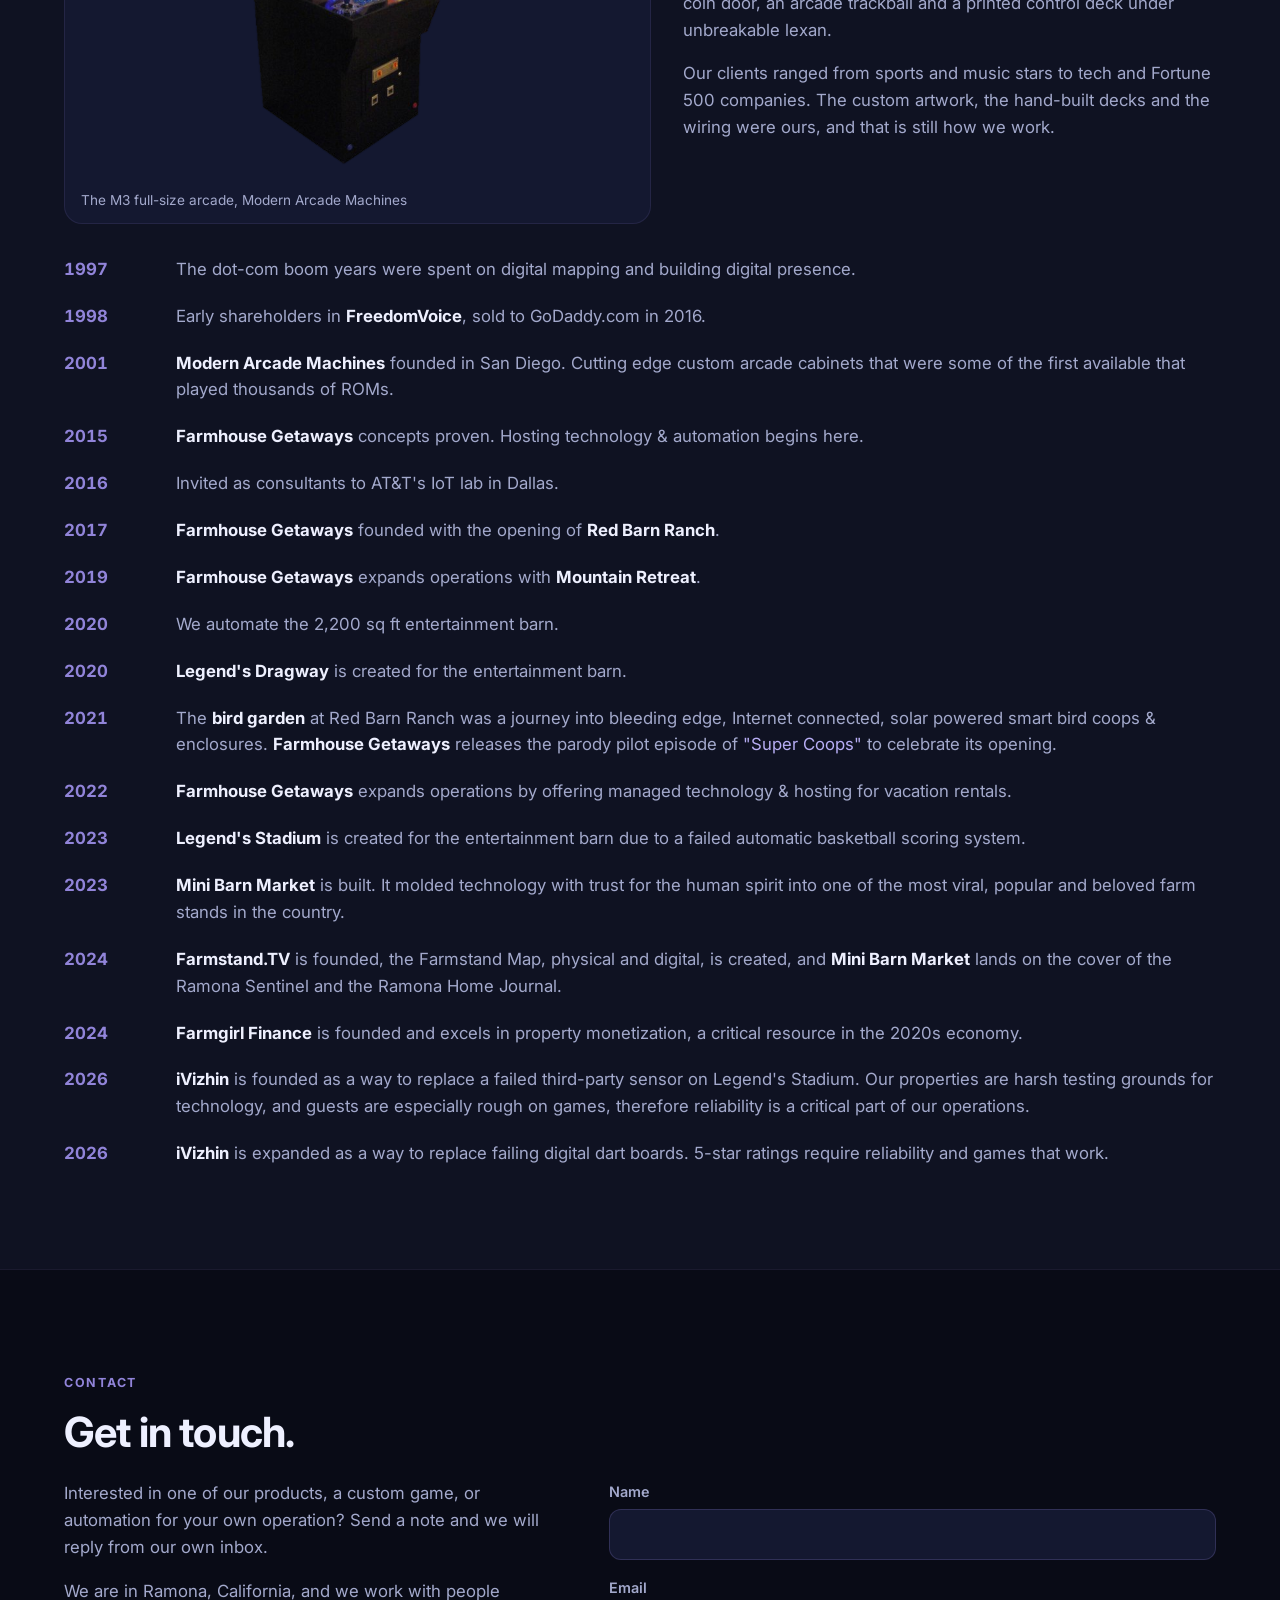
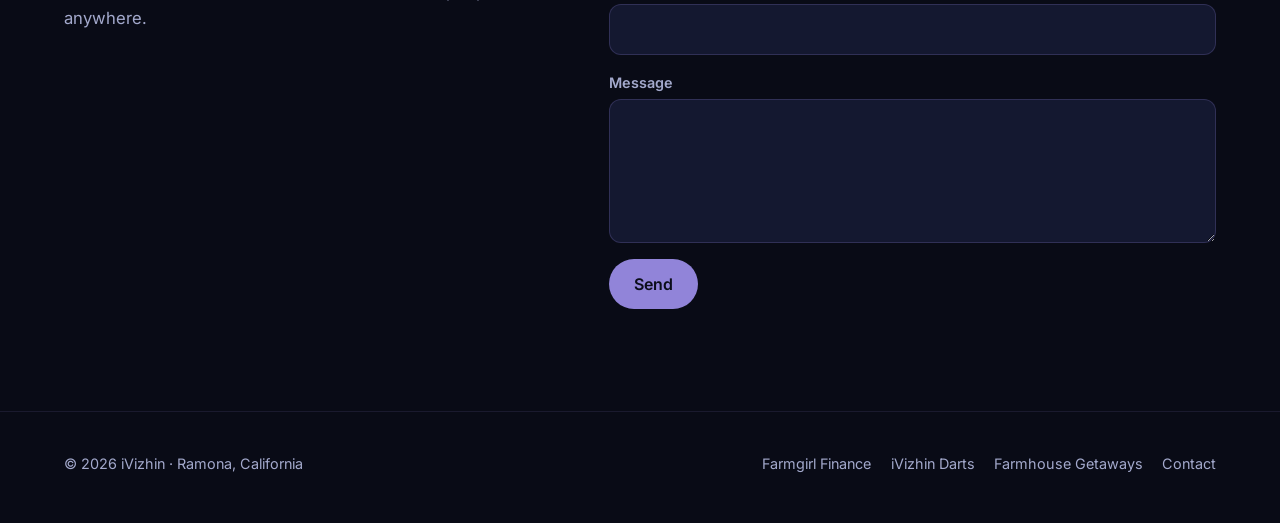
==== commit c1ac6197: "History 2026: therefore reliability Co-Authored-By: Claude Opus 5.5 <noreply@anthropic.com>" ====
--- a/index.html
+++ b/index.html
@@ -283,7 +283,7 @@
         <li><span class="when">2023</span><p><strong>Mini Barn Market</strong> is built. It molded technology with trust for the human spirit into one of the most viral, popular and beloved farm stands in the country.</p></li>
         <li><span class="when">2024</span><p><strong>Farmstand.TV</strong> is founded, the Farmstand Map, physical and digital, is created, and <strong>Mini Barn Market</strong> lands on the cover of the Ramona Sentinel and the Ramona Home Journal.</p></li>
         <li><span class="when">2024</span><p><strong>Farmgirl Finance</strong> is founded and excels in property monetization, a critical resource in the 2020s economy.</p></li>
-        <li><span class="when">2026</span><p><strong>iVizhin</strong> is founded as a way to replace a failed third-party sensor on Legend's Stadium. Our properties are harsh testing grounds for technology, and guests are especially rough on games, so reliability is a critical part of our operations.</p></li>
+        <li><span class="when">2026</span><p><strong>iVizhin</strong> is founded as a way to replace a failed third-party sensor on Legend's Stadium. Our properties are harsh testing grounds for technology, and guests are especially rough on games, therefore reliability is a critical part of our operations.</p></li>
         <li><span class="when">2026</span><p><strong>iVizhin</strong> is expanded as a way to replace failing digital dart boards. 5-star ratings require reliability and games that work.</p></li>
       </ul>
     </div>
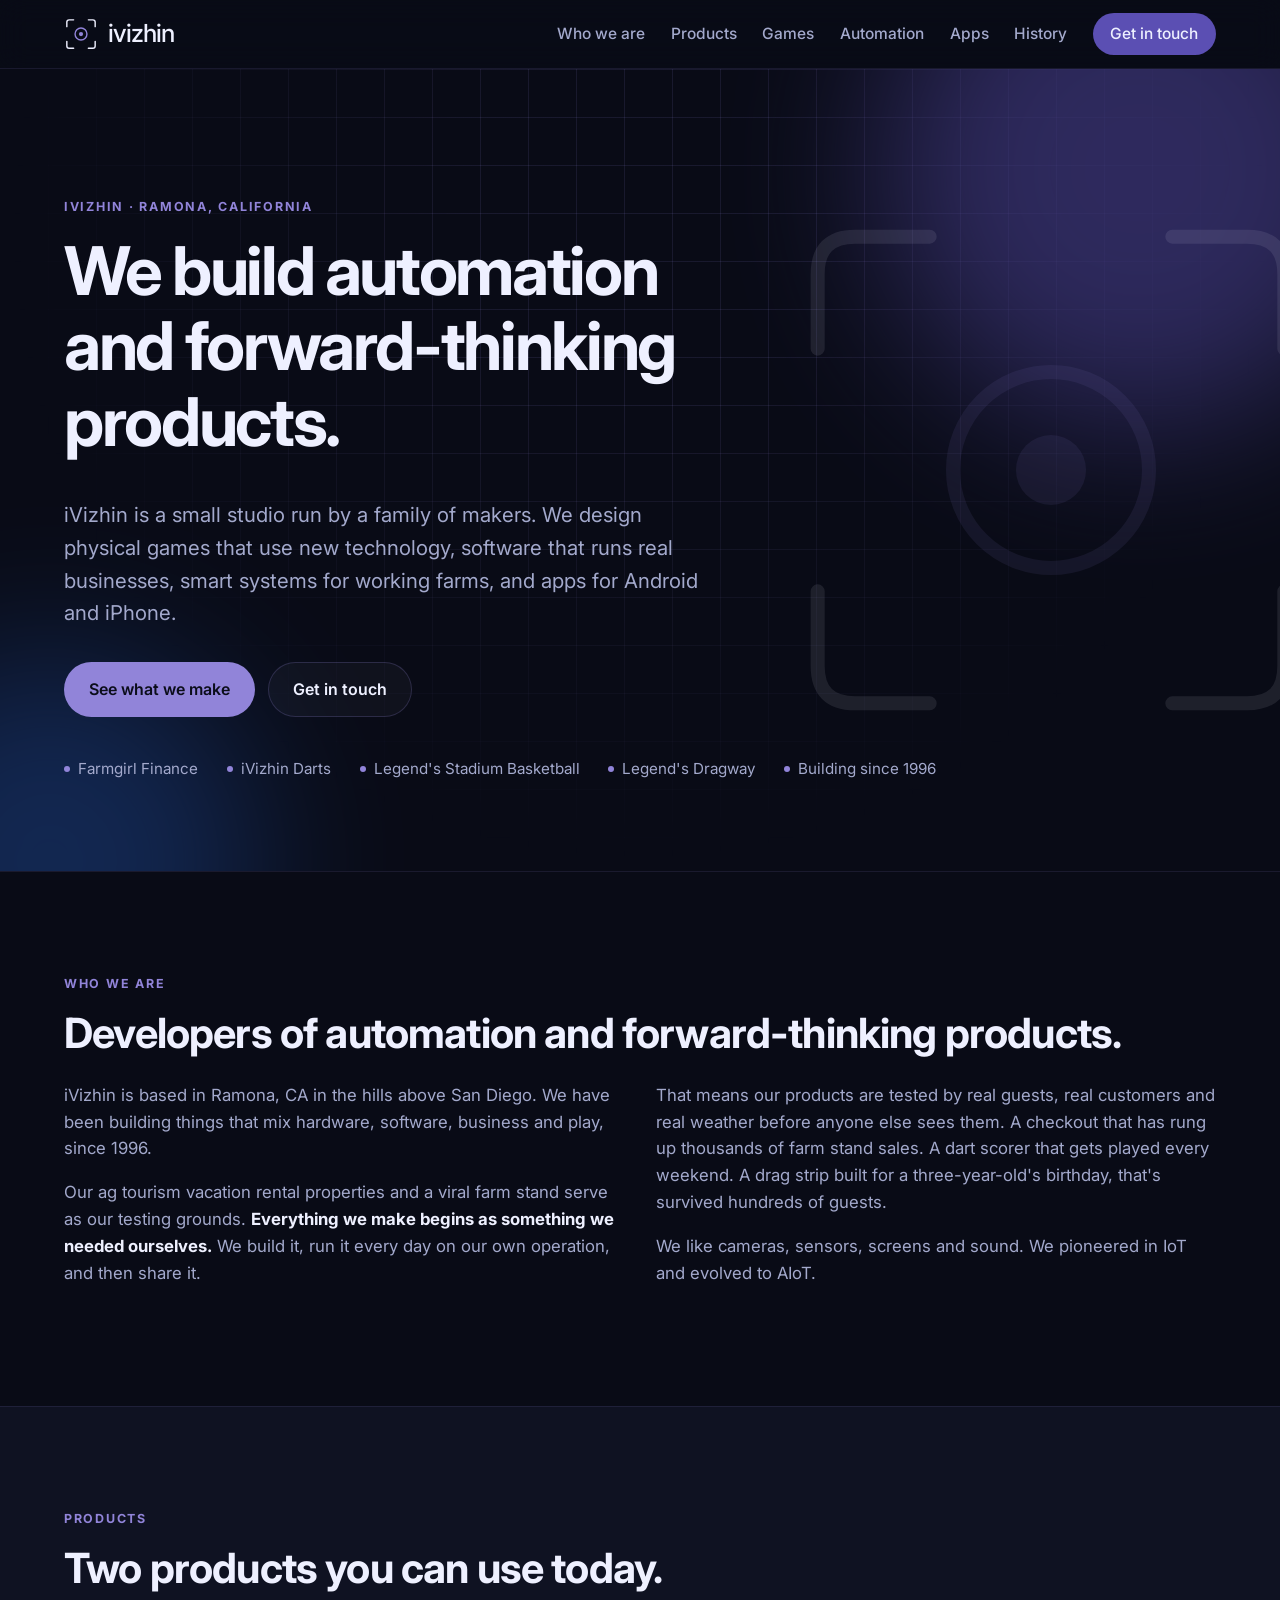
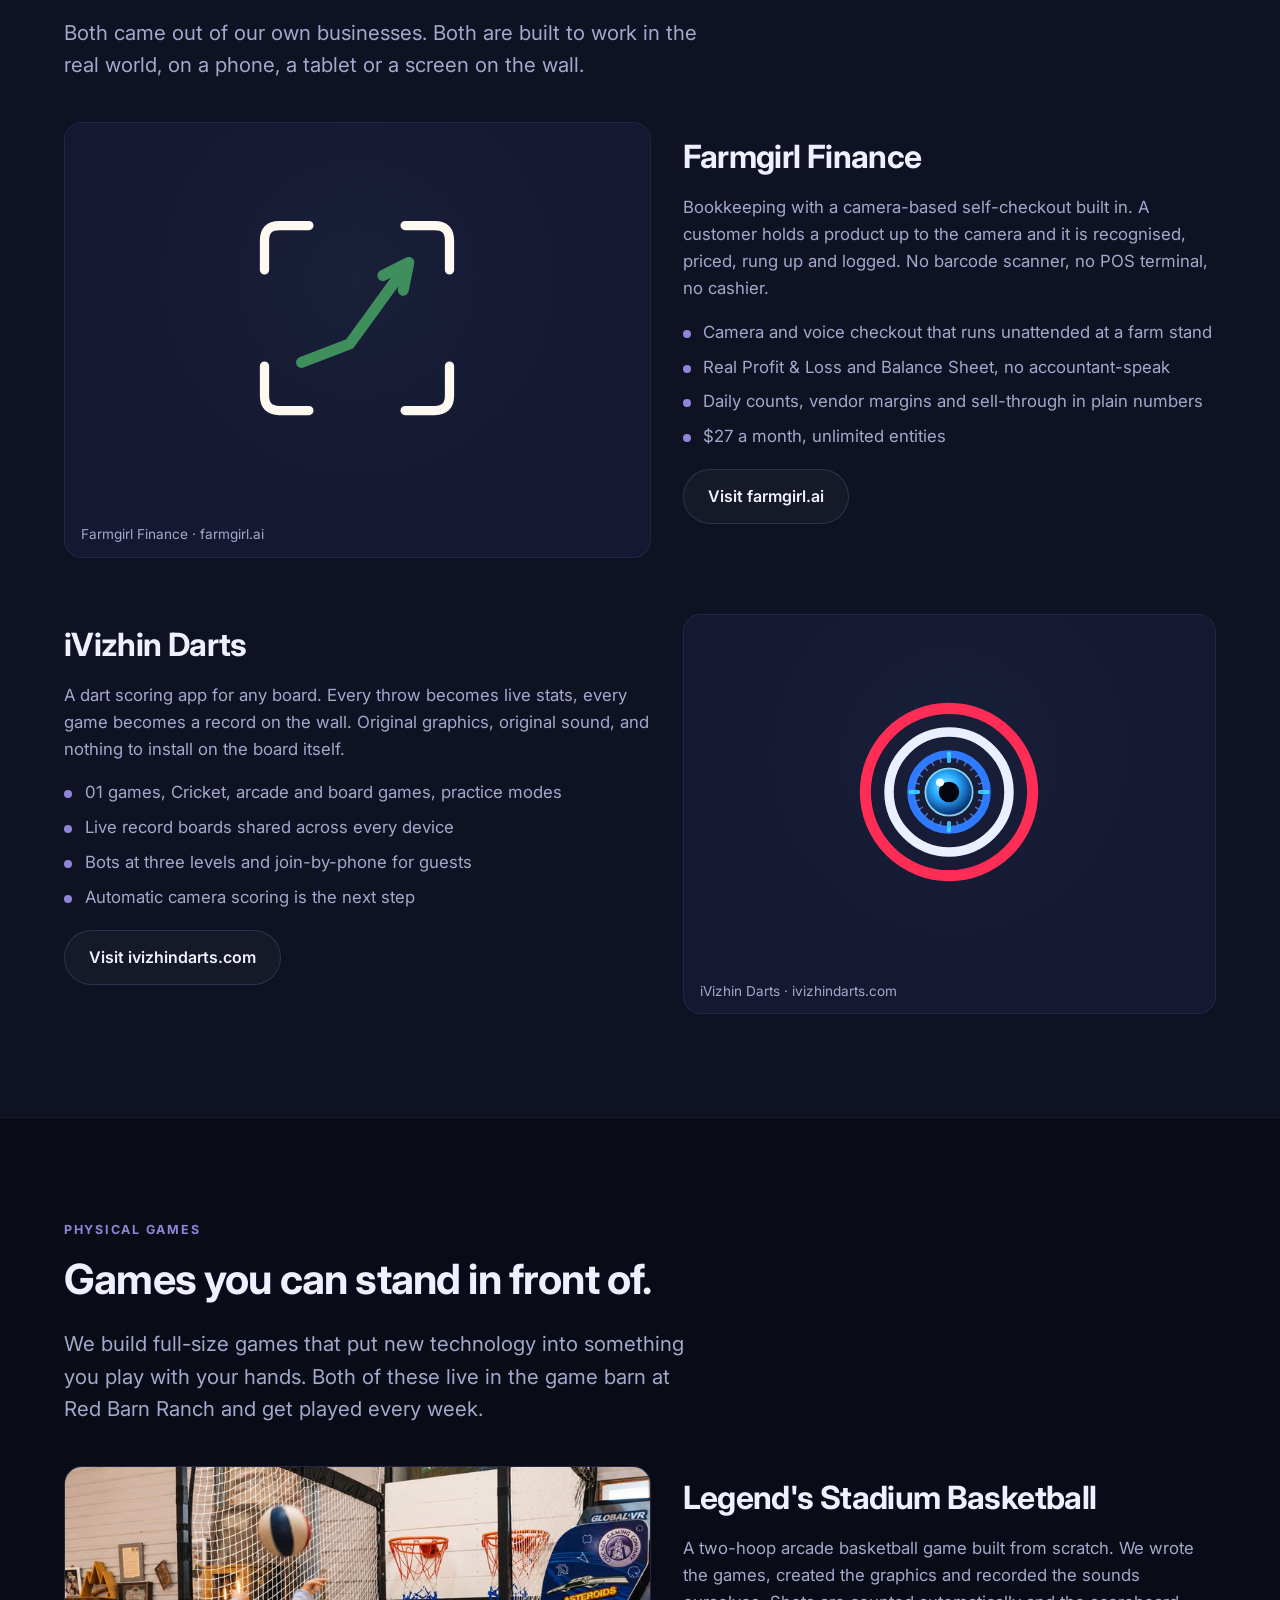
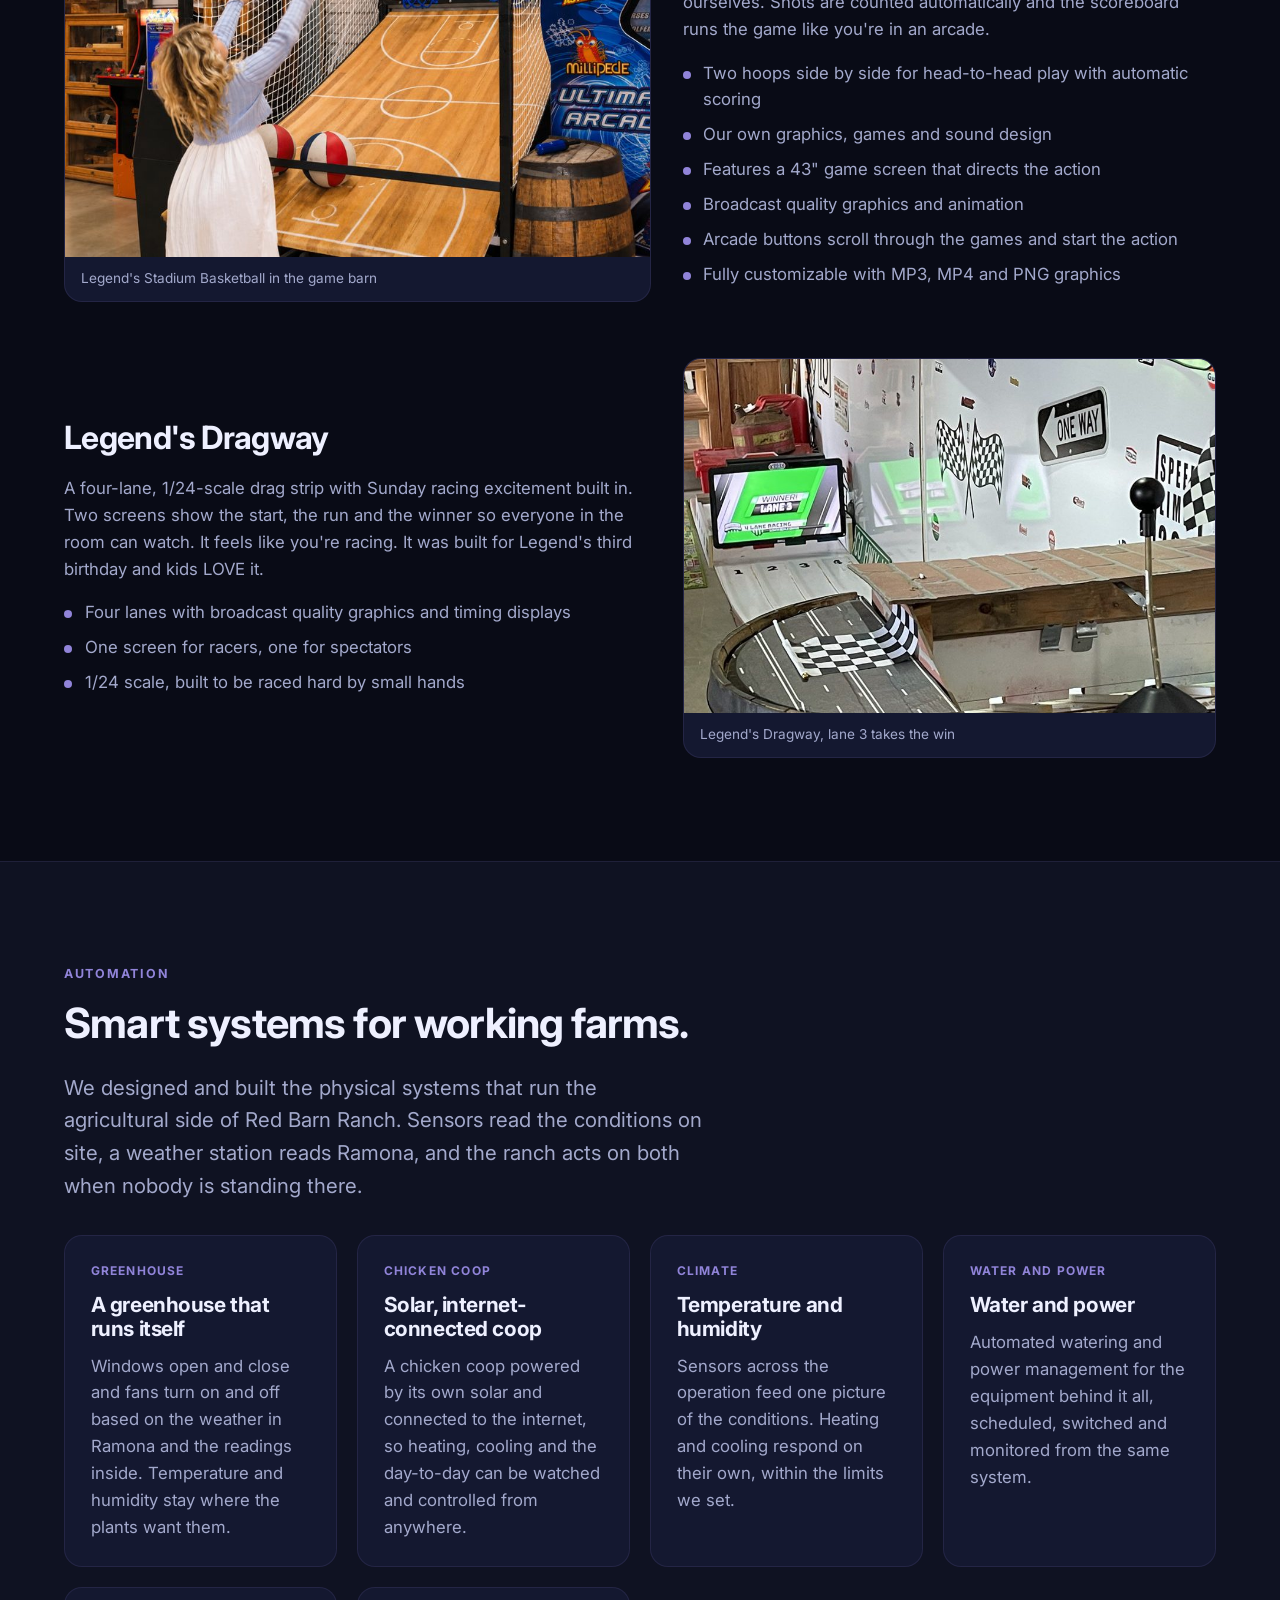
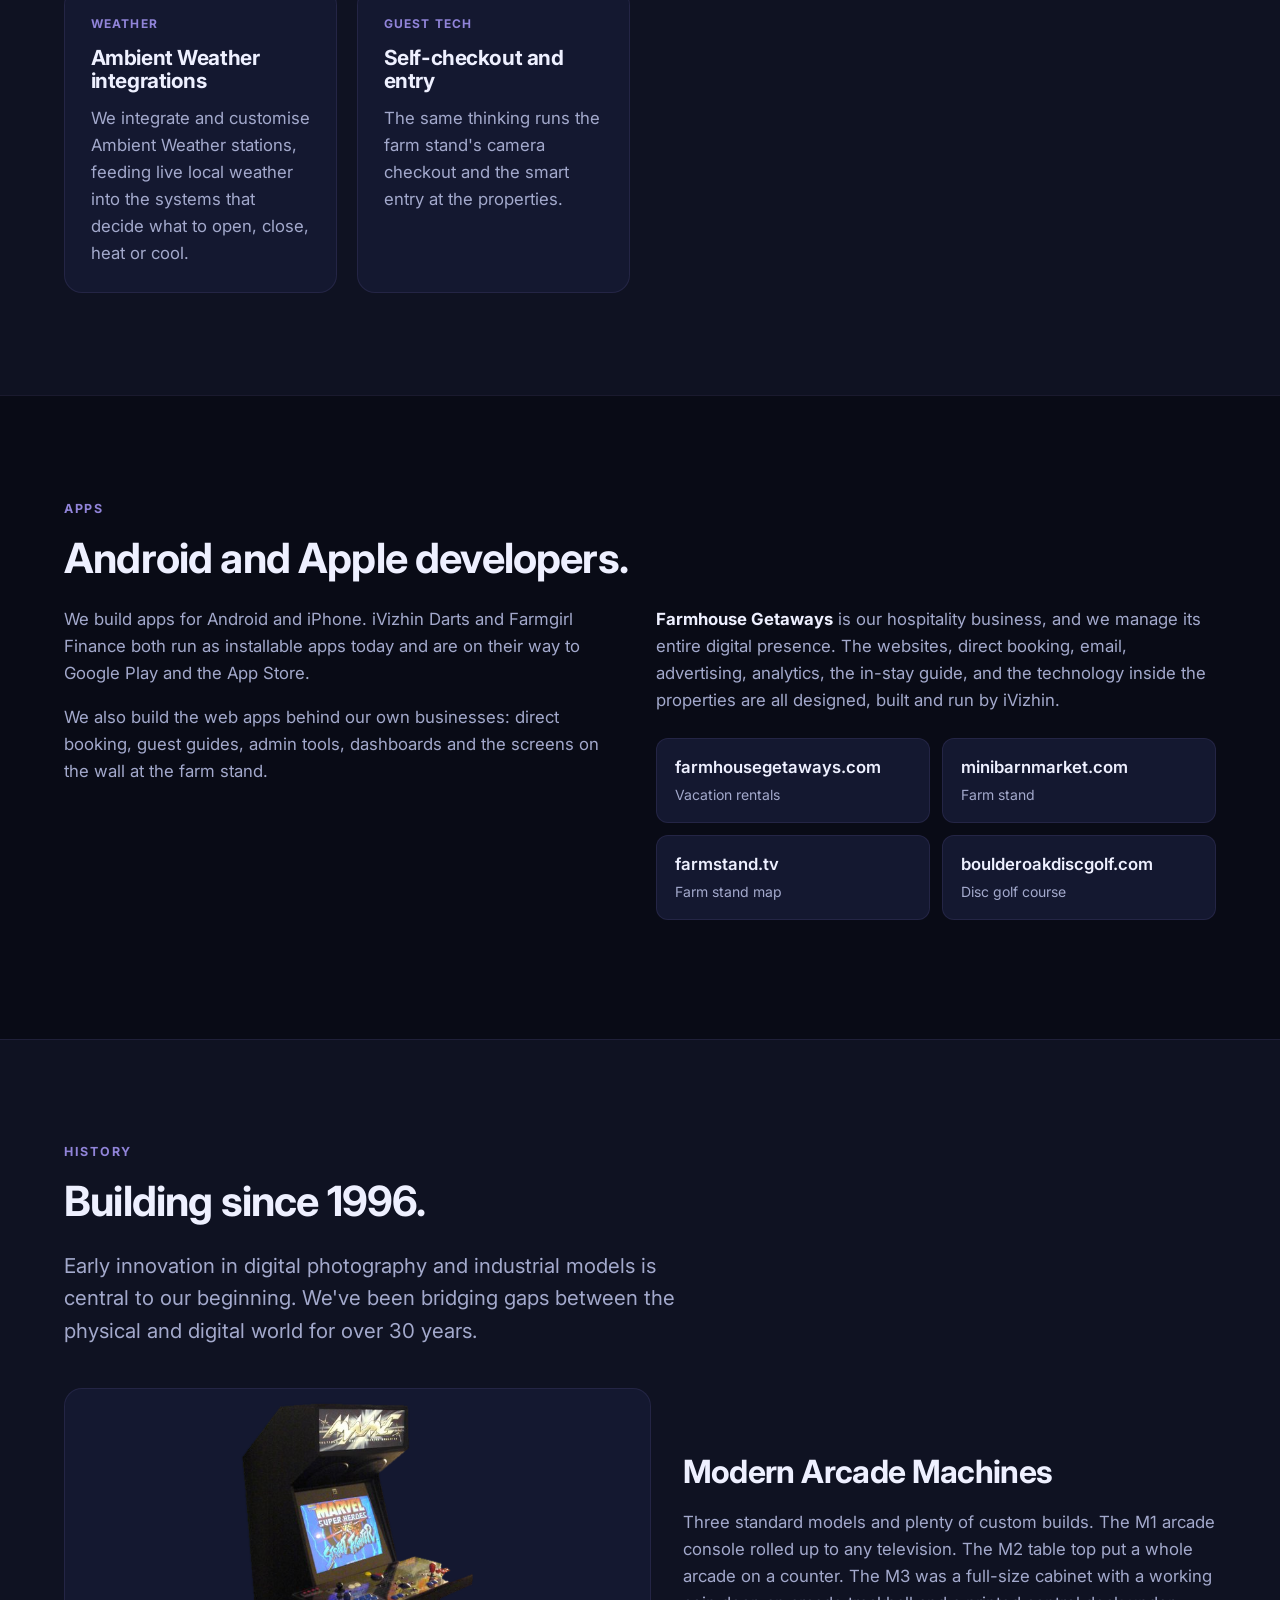
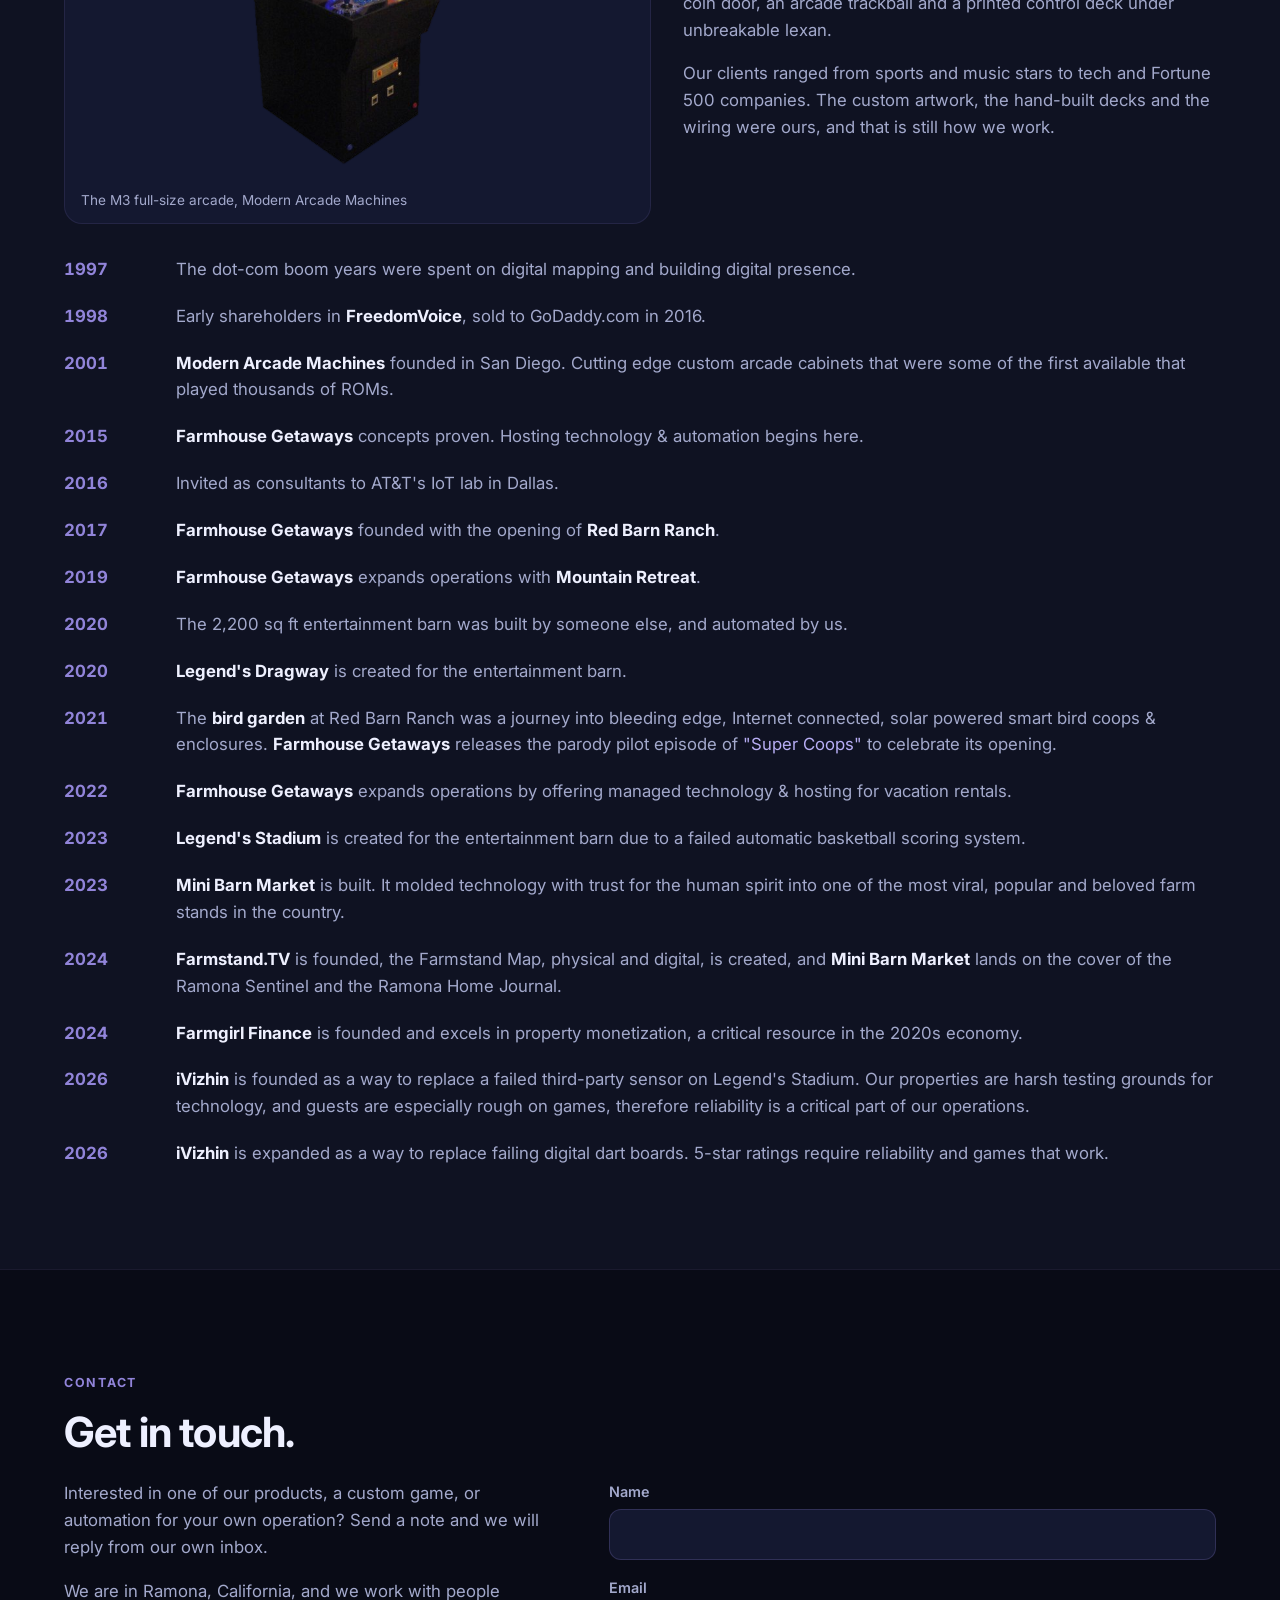
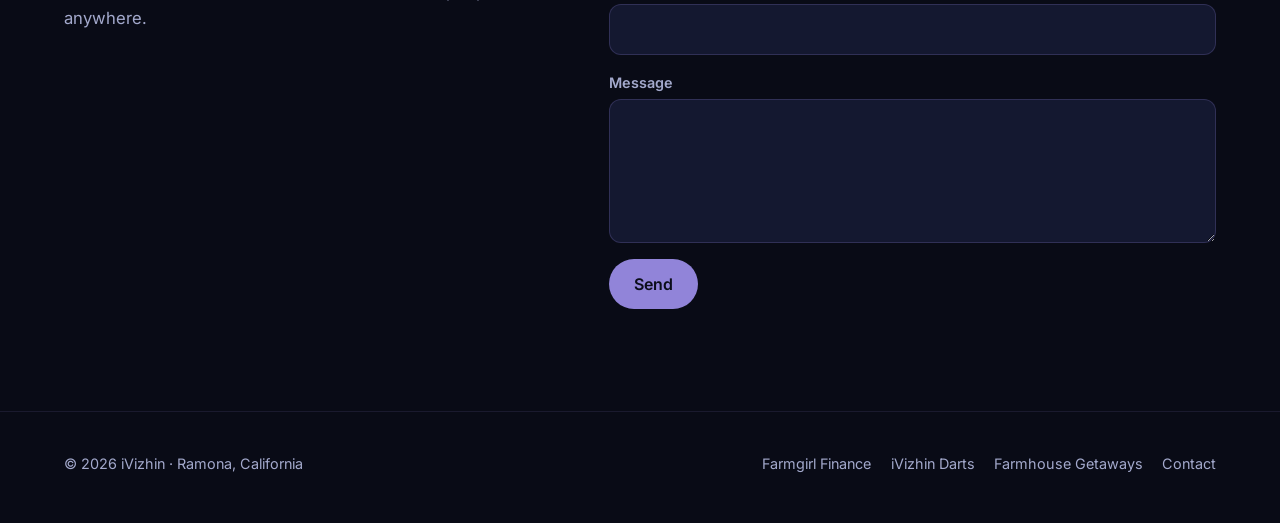
==== commit 96f28ee0: "History 2020: Cory's own line for the entertainment barn Co-Authored-By: Claude Opus 5.5 <noreply@an" ====
--- a/index.html
+++ b/index.html
@@ -275,7 +275,7 @@
         <li><span class="when">2016</span><p>Invited as consultants to AT&amp;T's IoT lab in Dallas.</p></li>
         <li><span class="when">2017</span><p><strong>Farmhouse Getaways</strong> founded with the opening of <strong>Red Barn Ranch</strong>.</p></li>
         <li><span class="when">2019</span><p><strong>Farmhouse Getaways</strong> expands operations with <strong>Mountain Retreat</strong>.</p></li>
-        <li><span class="when">2020</span><p>We automate the 2,200 sq ft entertainment barn.</p></li>
+        <li><span class="when">2020</span><p>The 2,200 sq ft entertainment barn was built by someone else, and automated by us.</p></li>
         <li><span class="when">2020</span><p><strong>Legend's Dragway</strong> is created for the entertainment barn.</p></li>
         <li><span class="when">2021</span><p>The <strong>bird garden</strong> at Red Barn Ranch was a journey into bleeding edge, Internet connected, solar powered smart bird coops &amp; enclosures. <strong>Farmhouse Getaways</strong> releases the parody pilot episode of <a href="https://youtu.be/5Wwb9aPBFsc">"Super Coops"</a> to celebrate its opening.</p></li>
         <li><span class="when">2022</span><p><strong>Farmhouse Getaways</strong> expands operations by offering managed technology &amp; hosting for vacation rentals.</p></li>
